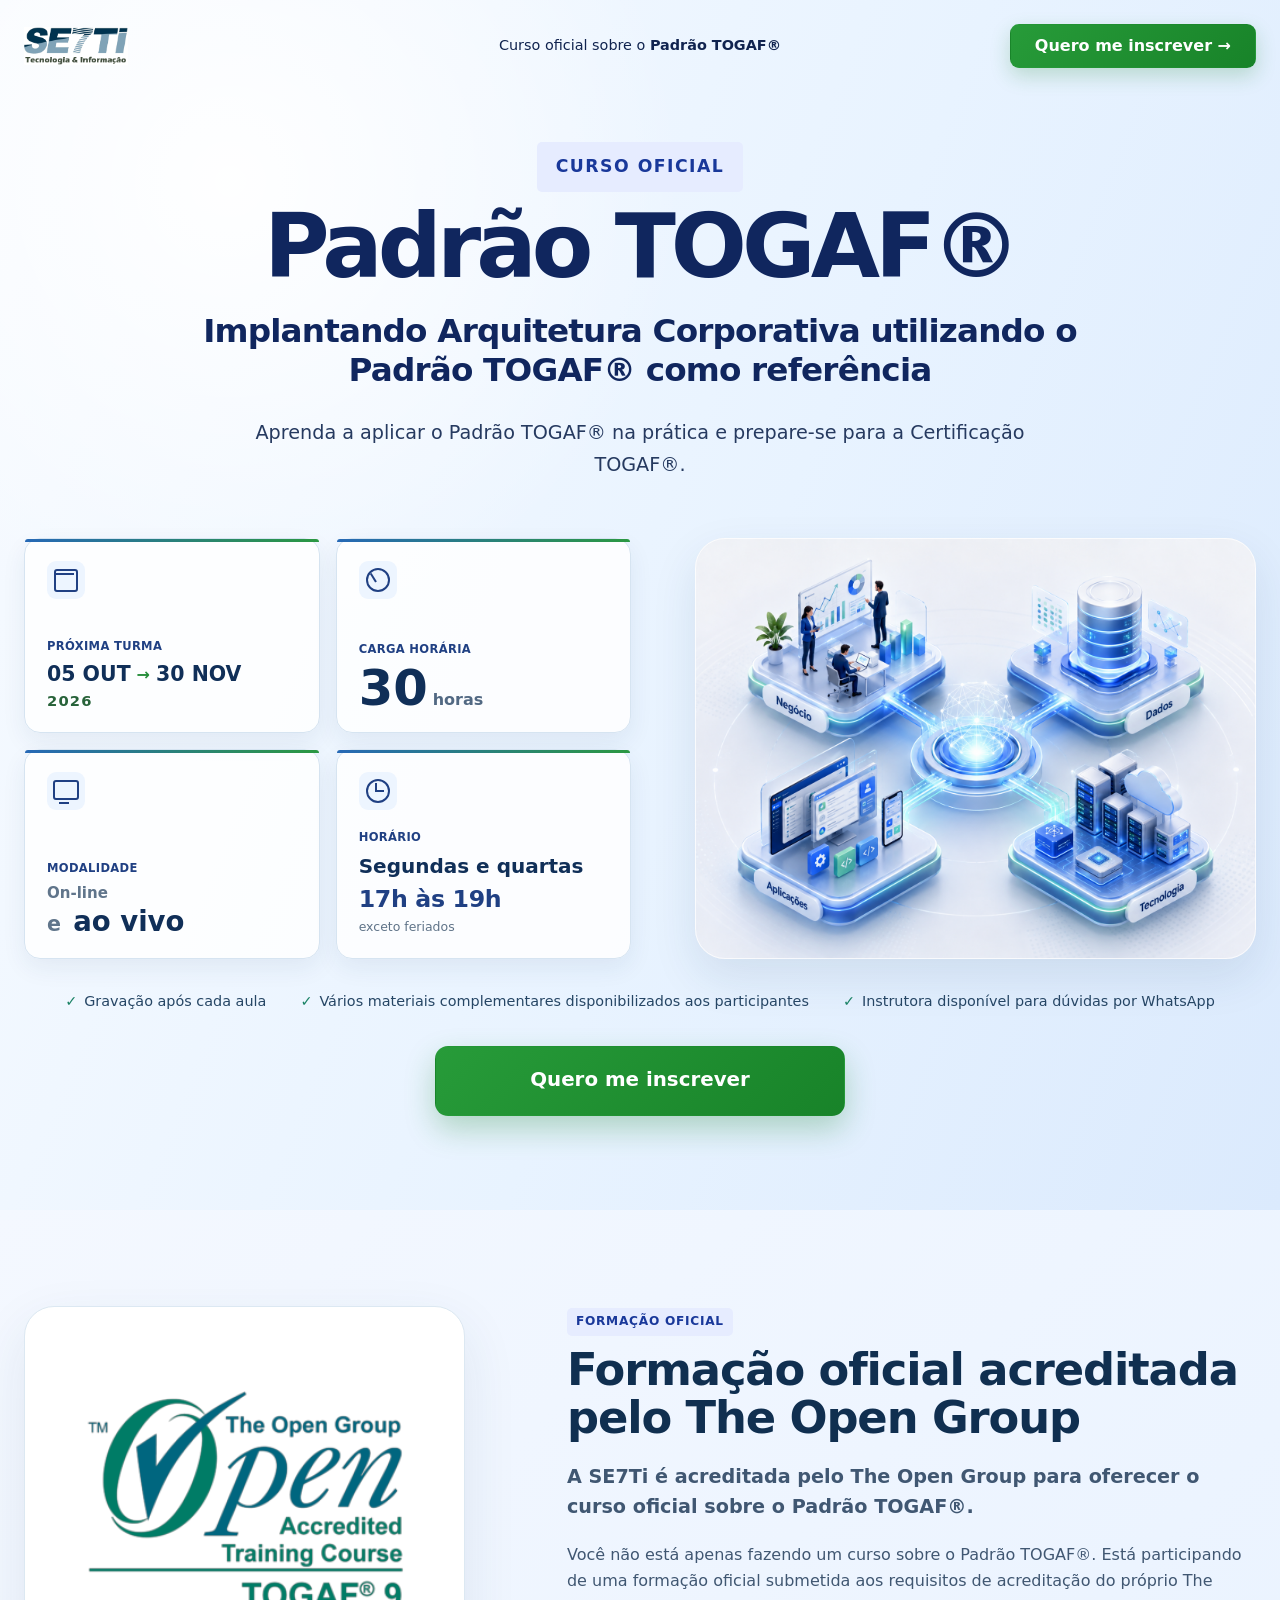
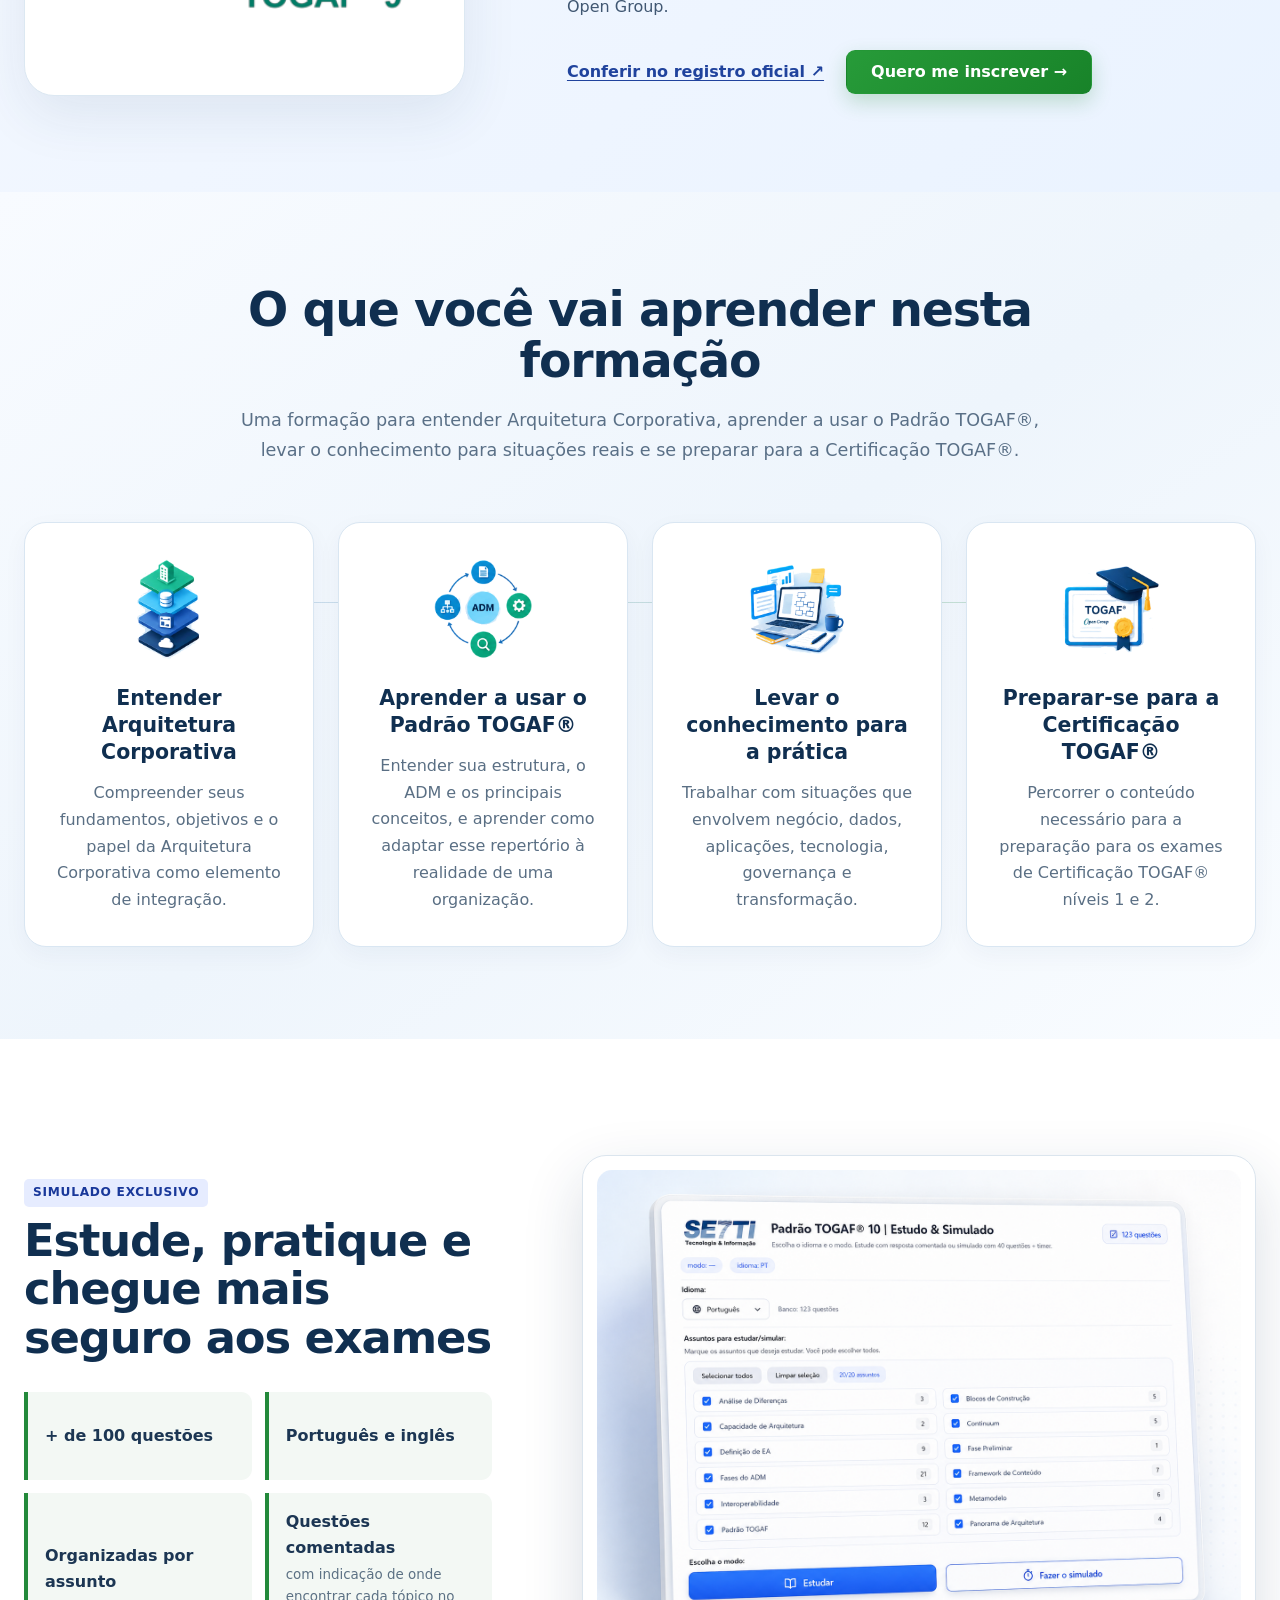
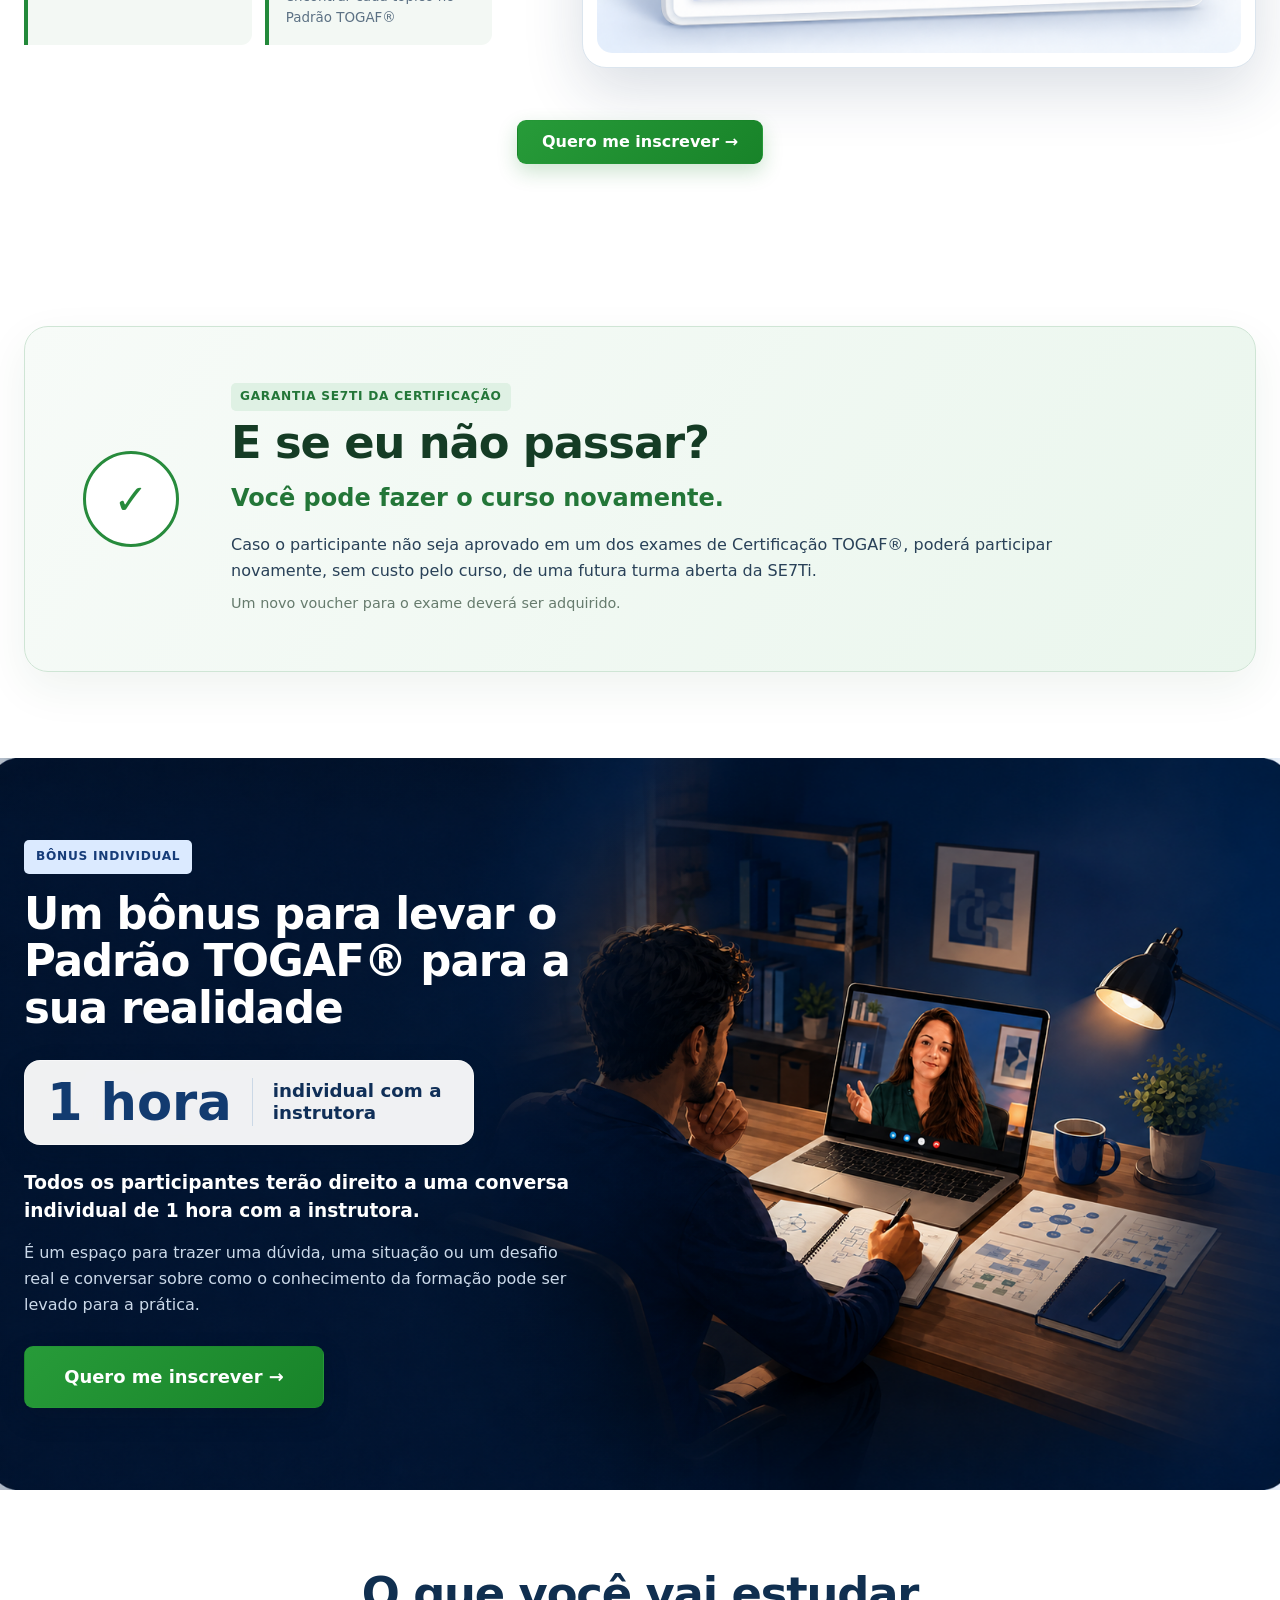
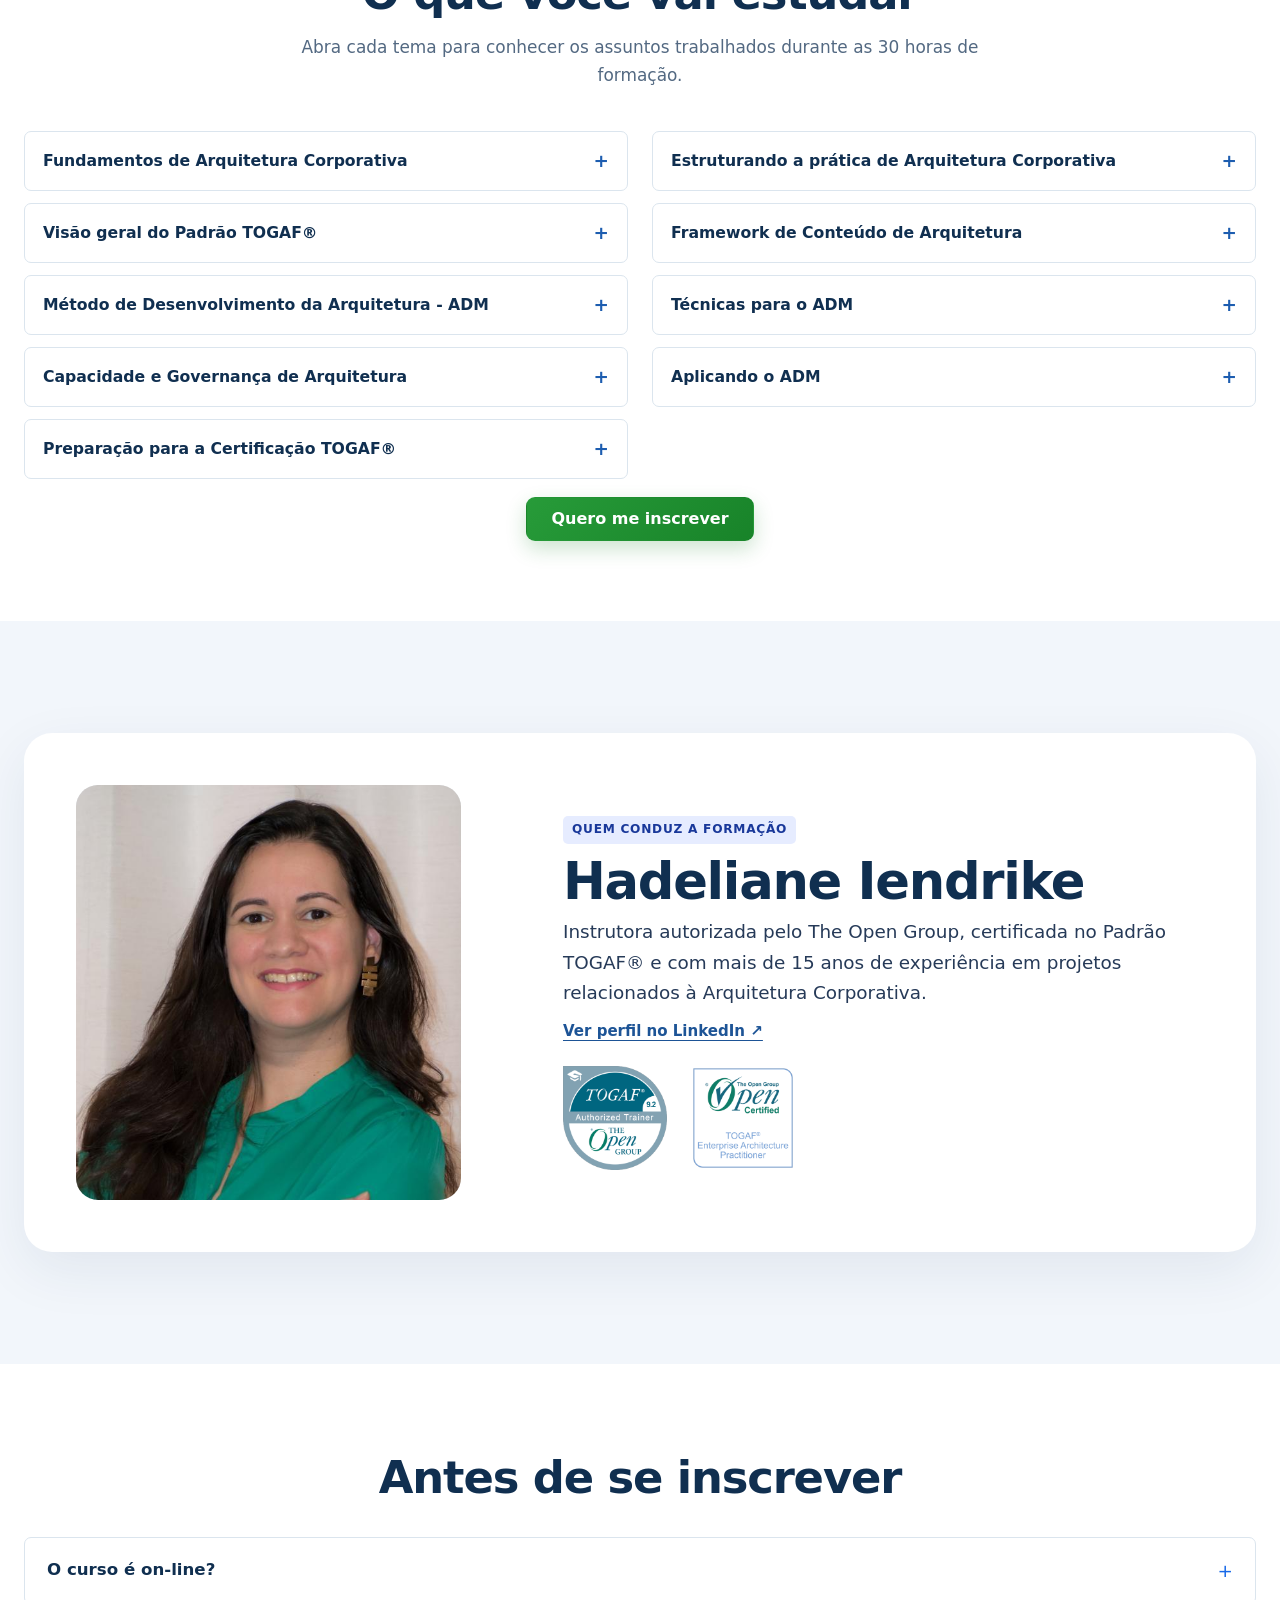
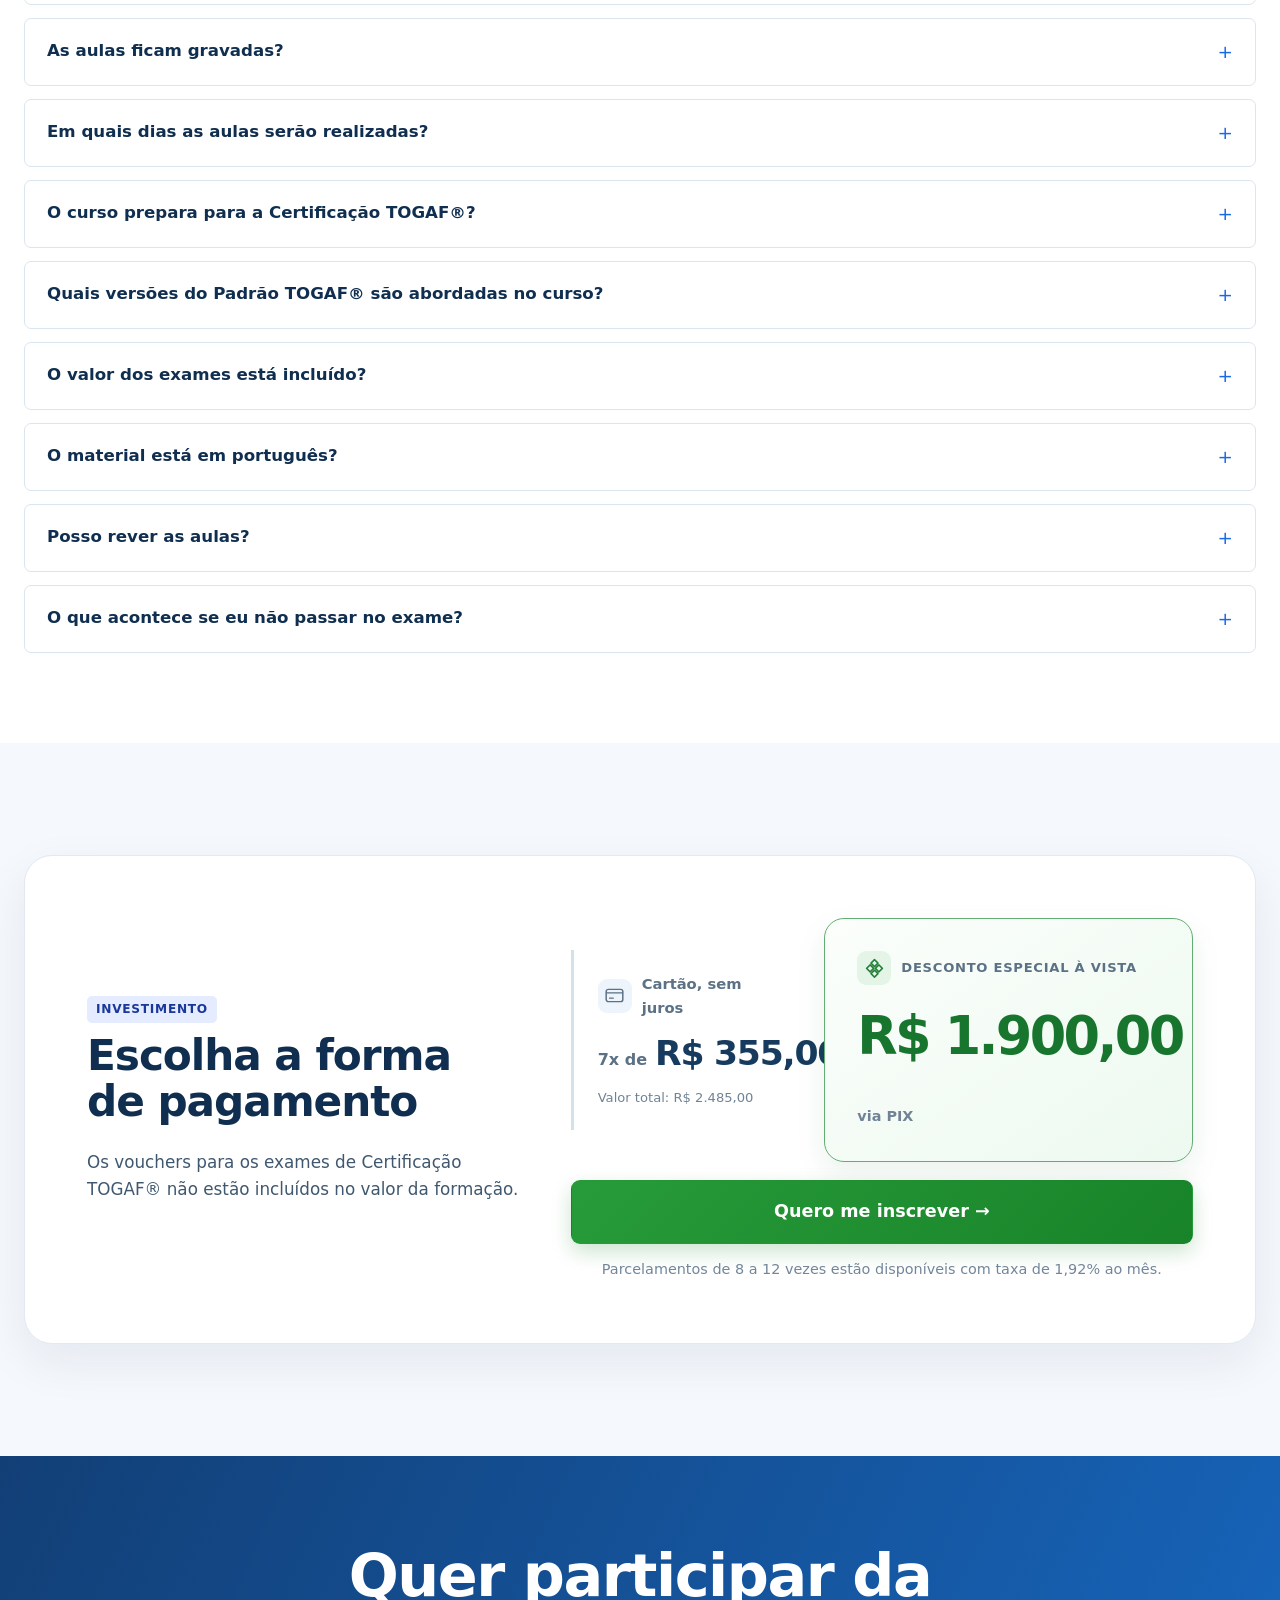
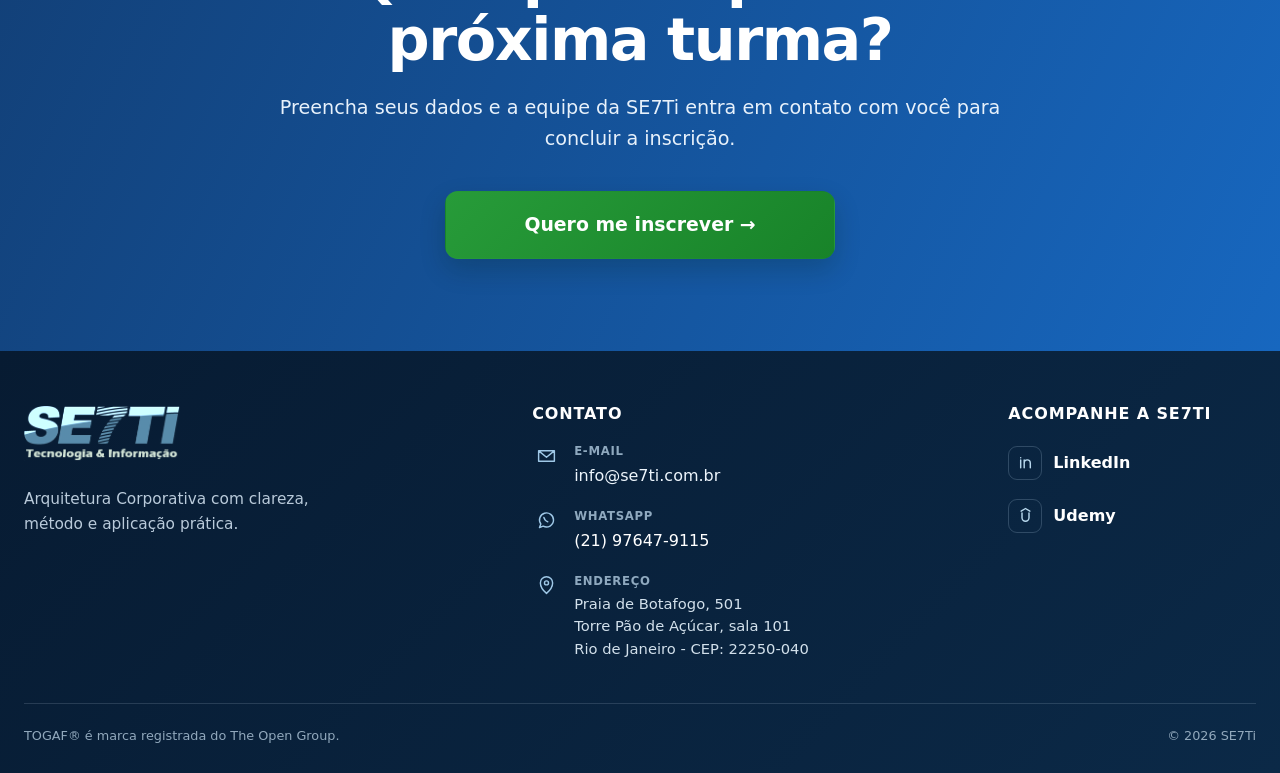
==== folder-curso-togaf/index.html @ dcc99d8b "Inclusão do site do folder do curso e de inscrição" ====
<!doctype html>
<html lang="pt-BR">
<head>
  <meta charset="utf-8">
  <meta name="viewport" content="width=device-width,initial-scale=1">
  <title>Curso Oficial sobre o Padrão TOGAF® | SE7Ti</title>
  <meta name="description" content="Formação oficial e acreditada sobre o Padrão TOGAF®: 30 horas de aulas on-line e ao vivo, aplicação prática e preparação para certificação.">
  <meta property="og:type" content="website">
  <meta property="og:title" content="Curso Oficial sobre o Padrão TOGAF® | SE7Ti">
  <meta property="og:description" content="Aprenda a aplicar o Padrão TOGAF® na prática e prepare-se para a Certificação TOGAF®.">
  <meta property="og:url" content="https://diagnostico.se7ti.com.br/folder-curso-togaf">
  <meta property="og:image" content="https://diagnostico.se7ti.com.br/assets/email/logo-se7ti.png">
  <link rel="stylesheet" href="../css/course.css">
</head>
<body class="course-page">
  <a class="skip-link" href="#conteudo-principal">Ir para o conteúdo</a>
  <header class="site-header course-site-header">
    <div class="container header-inner">
      <a class="brand" href="https://www.se7ti.com.br/" aria-label="SE7Ti - site principal">
        <img src="../assets/email/logo-se7ti.png" width="319" height="150" alt="SE7Ti">
      </a>
      <p class="header-course-name">Curso oficial sobre o <strong>Padrão TOGAF®</strong></p>
      <a class="button primary header-cta" href="../inscricao-curso-togaf/">Quero me inscrever →</a>
    </div>
  </header>

  <main id="conteudo-principal">
    <section class="hero section">
      <div class="container hero-shell">
        <div class="hero-intro">
          <p class="eyebrow">Curso oficial</p>
          <h1><span class="hero-title">Padrão TOGAF®</span><span class="hero-subtitle">Implantando Arquitetura Corporativa utilizando o Padrão TOGAF® como referência</span></h1>
          <p class="hero-lead">Aprenda a aplicar o Padrão TOGAF® na prática e prepare-se para a Certificação TOGAF®.</p>
        </div>
        <div class="hero-main">
          <div class="hero-facts" aria-label="Informações da próxima turma">
            <article class="hero-fact hero-fact-date" aria-label="Próxima turma: 05 de outubro a 30 de novembro de 2026"><span class="hero-fact-icon icon-calendar" aria-hidden="true"></span><div><span class="hero-fact-label">Próxima turma</span><strong class="hero-date" aria-hidden="true"><b>05 OUT</b><i>→</i><b>30 NOV</b></strong><span class="visually-hidden">05 de outubro a 30 de novembro</span><small class="hero-year">2026</small></div></article>
            <article class="hero-fact hero-fact-hours"><span class="hero-fact-icon icon-duration" aria-hidden="true"></span><div><span class="hero-fact-label">Carga horária</span><strong class="hero-hours"><b>30</b><small>horas</small></strong></div></article>
            <article class="hero-fact hero-fact-format"><span class="hero-fact-icon icon-online" aria-hidden="true"></span><div><span class="hero-fact-label">Modalidade</span><strong class="hero-format"><small>On-line</small><b><span>e</span> ao vivo</b></strong></div></article>
            <article class="hero-fact hero-fact-time"><span class="hero-fact-icon icon-clock" aria-hidden="true"></span><div><span class="hero-fact-label">Horário</span><strong class="hero-weekdays">Segundas e quartas</strong><span class="hero-time">17h às 19h</span><small>exceto feriados</small></div></article>
          </div>
          <figure class="hero-media"><img src="../assets/course/arquitetura-corporativa.png" width="1450" height="1086" alt="Representação integrada dos domínios de negócio, dados, aplicações e tecnologia da Arquitetura Corporativa"></figure>
        </div>
        <ul class="hero-extras" aria-label="O que está incluído"><li>Gravação após cada aula</li><li>Vários materiais complementares disponibilizados aos participantes</li><li>Instrutora disponível para dúvidas por WhatsApp</li></ul>
        <div class="hero-actions"><a class="button primary" href="../inscricao-curso-togaf/">Quero me inscrever</a></div>
      </div>
    </section>

    <section class="section accreditation-section" aria-labelledby="accreditation-title">
      <div class="container accreditation-feature">
        <div class="accreditation-badge"><img src="../assets/course/togaf-accreditation-badge.png" width="300" height="211" alt="The Open Group - TOGAF 9 Accredited Training Course"></div>
        <div class="accreditation-copy">
          <p class="eyebrow">Formação oficial</p>
          <h2 id="accreditation-title">Formação oficial acreditada pelo The Open Group</h2>
          <p class="large-copy">A SE7Ti é acreditada pelo The Open Group para oferecer o curso oficial sobre o Padrão TOGAF®.</p>
          <p>Você não está apenas fazendo um curso sobre o Padrão TOGAF®. Está participando de uma formação oficial submetida aos requisitos de acreditação do próprio The Open Group.</p>
          <div class="button-row"><a class="text-link" href="https://training.opengroup.org/atc-register/togaf/v9/" target="_blank" rel="noopener">Conferir no registro oficial ↗</a><a class="button primary" href="../inscricao-curso-togaf/">Quero me inscrever →</a></div>
        </div>
      </div>
    </section>

    <section id="formacao" class="section" aria-labelledby="outcomes-title">
      <div class="container">
        <div class="section-heading outcome-heading">
          <h2 id="outcomes-title">O que você vai aprender nesta formação</h2>
          <p>Uma formação para entender Arquitetura Corporativa, aprender a usar o Padrão TOGAF®, levar o conhecimento para situações reais e se preparar para a Certificação TOGAF®.</p>
        </div>
        <div class="outcome-grid">
          <article class="feature-card"><span class="outcome-illustration" aria-hidden="true"><img src="../assets/course/icons/icon-arquitetura-corporativa.png" alt=""></span><h3>Entender Arquitetura Corporativa</h3><p>Compreender seus fundamentos, objetivos e o papel da Arquitetura Corporativa como elemento de integração.</p></article>
          <article class="feature-card"><span class="outcome-illustration" aria-hidden="true"><img src="../assets/course/icons/icon-padrao-togaf.png" alt=""></span><h3>Aprender a usar o Padrão TOGAF®</h3><p>Entender sua estrutura, o ADM e os principais conceitos, e aprender como adaptar esse repertório à realidade de uma organização.</p></article>
          <article class="feature-card"><span class="outcome-illustration" aria-hidden="true"><img src="../assets/course/icons/icon-pratica.png" alt=""></span><h3>Levar o conhecimento para a prática</h3><p>Trabalhar com situações que envolvem negócio, dados, aplicações, tecnologia, governança e transformação.</p></article>
          <article class="feature-card"><span class="outcome-illustration" aria-hidden="true"><img src="../assets/course/icons/icon-certificacao.png" alt=""></span><h3>Preparar-se para a Certificação TOGAF®</h3><p>Percorrer o conteúdo necessário para a preparação para os exames de Certificação TOGAF® níveis 1 e 2.</p></article>
        </div>
      </div>
    </section>

    <section class="section simulator-section" aria-labelledby="simulator-title">
      <div class="container simulator-feature">
        <div class="simulator-copy">
          <p class="eyebrow">Simulado exclusivo</p>
          <h2 id="simulator-title">Estude, pratique e chegue mais seguro aos exames</h2>
          <ul class="simulator-facts"><li><strong>+ de 100 questões</strong></li><li><strong>Português e inglês</strong></li><li><strong>Organizadas por assunto</strong></li><li><strong>Questões comentadas</strong><span>com indicação de onde encontrar cada tópico no Padrão TOGAF®</span></li></ul>
        </div>
        <div class="simulator-media"><img src="../assets/course/simulado-togaf.png" width="1685" height="1420" alt="Captura real do simulado exclusivo da SE7Ti com questões organizadas por assunto"></div>
      </div>
      <div class="centered-action"><a class="button primary" href="../inscricao-curso-togaf/">Quero me inscrever →</a></div>
    </section>

    <section class="section guarantee-section" aria-labelledby="guarantee-title">
      <div class="container guarantee-card">
        <div class="guarantee-mark" aria-hidden="true">✓</div>
        <div><p class="eyebrow">Garantia SE7Ti da Certificação</p><h2 id="guarantee-title">E se eu não passar?</h2><h3>Você pode fazer o curso novamente.</h3><p>Caso o participante não seja aprovado em um dos exames de Certificação TOGAF®, poderá participar novamente, sem custo pelo curso, de uma futura turma aberta da SE7Ti.</p><p class="fine-print">Um novo voucher para o exame deverá ser adquirido.</p></div>
      </div>
    </section>

    <section class="section bonus-section" aria-labelledby="bonus-title">
      <div class="container">
        <div class="bonus-panel">
          <img class="bonus-background" src="../assets/course/sessao-individual-1h.png" alt="" aria-hidden="true">
          <div class="bonus-content">
          <p class="eyebrow">Bônus individual</p>
          <h2 id="bonus-title">Um bônus para levar o Padrão TOGAF® para a sua realidade</h2>
          <p class="bonus-duration"><strong>1 hora</strong><span>individual com a instrutora</span></p>
          <p class="large-copy">Todos os participantes terão direito a uma conversa individual de 1 hora com a instrutora.</p>
          <p class="bonus-detail">É um espaço para trazer uma dúvida, uma situação ou um desafio real e conversar sobre como o conhecimento da formação pode ser levado para a prática.</p>
          <a class="button primary" href="../inscricao-curso-togaf/">Quero me inscrever →</a>
          </div>
        </div>
      </div>
    </section>

    <section id="conteudo" class="section soft-section curriculum-section" aria-labelledby="curriculum-title">
      <div class="container">
        <div class="section-heading">
          <p class="eyebrow">Conteúdo da formação</p>
          <h2 id="curriculum-title">O que você vai estudar</h2>
          <p>Abra cada tema para conhecer os assuntos trabalhados durante as 30 horas de formação.</p>
        </div>
        <div class="accordion-list curriculum-columns">
          <div class="curriculum-column">
            <details class="curriculum-item curriculum-item-1"><summary>Fundamentos de Arquitetura Corporativa</summary><ul><li>Conceito de Arquitetura e de Arquitetura Corporativa</li><li>Arquitetura Corporativa como elemento integrador</li><li>Quatro domínios arquiteturais</li><li>Quando e como usar Arquitetura Corporativa</li><li>Benefícios e alinhamento com a estratégia</li></ul></details>
            <details class="curriculum-item curriculum-item-3"><summary>Visão geral do Padrão TOGAF®</summary><ul><li>The Open Group e histórico do TOGAF®</li><li>Estrutura e componentes do padrão</li><li>Visão geral do Método de Desenvolvimento da Arquitetura</li><li>Quatro propósitos para uso do ADM</li></ul></details>
            <details class="curriculum-item curriculum-item-5"><summary>Método de Desenvolvimento da Arquitetura - ADM</summary><ul><li>Fase Preliminar</li><li>Fase A - Visão da Arquitetura</li><li>Fase B - Arquitetura de Negócio</li><li>Fase C - Arquitetura de Sistemas de Informação</li><li>Fase D - Arquitetura de Tecnologia</li><li>Fase E - Oportunidades e Soluções</li><li>Fase F - Plano de Migração</li><li>Fase G - Governança da Implementação</li><li>Fase H - Gerenciamento da Mudança da Arquitetura</li><li>Gerenciamento de Requisitos</li><li>Resumo do ADM</li></ul></details>
            <details class="curriculum-item curriculum-item-7"><summary>Capacidade e Governança de Arquitetura</summary><ul><li>Estabelecimento da Capacidade de Arquitetura</li><li>Governança de Arquitetura</li><li>Comitê de Arquitetura</li><li>Contratos de Arquitetura</li><li>Avaliação de Conformidade</li><li>Modelo de maturidade</li></ul></details>
            <details class="curriculum-item curriculum-item-9"><summary>Preparação para a Certificação TOGAF®</summary><ul><li>Estrutura dos exames de certificação</li><li>Como utilizar o material para estudar</li><li>Prática com questões e simulado</li></ul></details>
          </div>
          <div class="curriculum-column">
            <details class="curriculum-item curriculum-item-2"><summary>Estruturando a prática de Arquitetura Corporativa</summary><ul><li>Metamodelo e notação</li><li>Ferramentas, método e pessoas</li><li>Uso de frameworks</li><li>Framework de Habilidades para Arquitetura</li><li>Framework de Zachman e níveis arquiteturais de abstração</li></ul></details>
            <details class="curriculum-item curriculum-item-4"><summary>Framework de Conteúdo de Arquitetura</summary><ul><li>Entregáveis, artefatos e blocos de construção</li><li>Repositório de Arquitetura</li><li>Estrutura e conceitos do metamodelo</li><li>Pontos de vista e visões</li><li>Continuum Corporativo</li></ul></details>
            <details class="curriculum-item curriculum-item-6"><summary>Técnicas para o ADM</summary><ul><li>Iterações e particionamento da Arquitetura</li><li>Princípios Arquiteturais</li><li>Gerenciamento de Partes Interessadas</li><li>Análise de Diferenças</li><li>Técnicas de Planejamento da Migração</li><li>Interoperabilidade</li><li>Avaliação de Prontidão para a Transformação do Negócio</li><li>Gerenciamento de Riscos</li><li>Alternativas Arquiteturais e trade-offs</li></ul></details>
            <details class="curriculum-item curriculum-item-8"><summary>Aplicando o ADM</summary><ul><li>Arquitetura de Segurança</li><li>Empresa Digital</li><li>Arquitetura e desenvolvimento ágil</li></ul></details>
          </div>
        </div>
        <div class="centered-action"><a class="button primary" href="../inscricao-curso-togaf/">Quero me inscrever</a></div>
      </div>
    </section>

    <section class="section instructor-section" aria-labelledby="instructor-title">
      <div class="container instructor-grid instructor-card">
        <div class="instructor-photo"><img src="../assets/course/instrutora-hadeliane.jpg" width="621" height="650" alt="Hadeliane Iendrike, instrutora da formação"></div>
        <div>
          <p class="eyebrow">Quem conduz a formação</p>
          <h2 id="instructor-title">Hadeliane Iendrike</h2>
          <p class="large-copy">Instrutora autorizada pelo The Open Group, certificada no Padrão TOGAF® e com mais de 15 anos de experiência em projetos relacionados à Arquitetura Corporativa.</p>
          <a class="instructor-profile-link" href="https://www.linkedin.com/in/hadeliane/" target="_blank" rel="noopener noreferrer">Ver perfil no LinkedIn ↗</a>
          <div class="credential-row" aria-label="Credenciais da instrutora">
            <img src="../assets/course/togaf-authorized-trainer-badge.png" width="324" height="324" alt="The Open Group - TOGAF 9.2 Authorized Trainer">
            <a class="credential-link" href="https://bit.ly/opengroup-cert" target="_blank" rel="noopener noreferrer" aria-label="Ver certificação TOGAF® de Hadeliane Iendrike"><img src="../assets/course/togaf-certified-practitioner-badge.png" width="324" height="324" alt="The Open Group Certified - TOGAF Enterprise Architecture Practitioner"></a>
          </div>
        </div>
      </div>
    </section>

    <section class="section faq-section" aria-labelledby="faq-title">
      <div class="container narrow">
        <div class="section-heading"><p class="eyebrow">Perguntas frequentes</p><h2 id="faq-title">Antes de se inscrever</h2></div>
        <div class="accordion-list faq-list">
          <details><summary>O curso é on-line?</summary><p>Sim. As aulas são on-line e ao vivo.</p></details>
          <details><summary>As aulas ficam gravadas?</summary><p>Sim. A gravação é disponibilizada após cada aula.</p></details>
          <details><summary>Em quais dias as aulas serão realizadas?</summary><div class="faq-answer"><p>As aulas desta turma serão realizadas às segundas e quartas-feiras, exceto feriados, nas seguintes datas:</p><p><strong>Outubro:</strong><br>05, 07, 14, 19, 21, 26 e 28</p><p><strong>Novembro:</strong><br>04, 09, 11, 16, 18, 23, 25 e 30</p></div></details>
          <details><summary>O curso prepara para a Certificação TOGAF®?</summary><p>Sim. A formação contempla o conteúdo necessário para a preparação para os exames previstos no programa do curso.</p></details>
          <details><summary>Quais versões do Padrão TOGAF® são abordadas no curso?</summary><p>O conteúdo do curso contempla os conceitos das versões 9 e 10 do Padrão TOGAF®. O rodapé dos slides indica se cada conteúdo corresponde ao TOGAF® 9, ao TOGAF® 10 ou a ambas as versões.</p></details>
          <details><summary>O valor dos exames está incluído?</summary><p>Não. Os vouchers dos exames são adquiridos separadamente.</p></details>
          <details><summary>O material está em português?</summary><p>Sim. O material produzido pela SE7Ti é disponibilizado em português.</p></details>
          <details><summary>Posso rever as aulas?</summary><p>Sim. A gravação é disponibilizada após cada aula. As orientações de acesso são compartilhadas com os participantes.</p></details>
          <details><summary>O que acontece se eu não passar no exame?</summary><p>Você poderá participar novamente, sem custo pelo curso, de uma futura turma aberta da SE7Ti. Um novo voucher para o exame deverá ser adquirido.</p></details>
        </div>
      </div>
    </section>

    <section id="investimento" class="section pricing-section" aria-labelledby="pricing-title">
      <div class="container pricing-card">
        <div class="pricing-copy">
          <p class="eyebrow">Investimento</p>
          <h2 id="pricing-title">Escolha a forma de pagamento</h2>
          <p class="pricing-description">Os vouchers para os exames de Certificação TOGAF® não estão incluídos no valor da formação.</p>
        </div>
        <div class="price-options">
          <div class="payment-card payment-card-installments">
            <div class="payment-card-label"><span class="payment-icon" aria-hidden="true"><svg viewBox="0 0 24 24" focusable="false"><rect x="2.5" y="5" width="19" height="14" rx="2.5"></rect><path d="M3 9h18M6.5 15h4"></path></svg></span><span>Cartão, sem juros</span></div>
            <p class="price-value installment-price"><span>7x de</span><strong>R$ 355,00</strong></p>
            <small>Valor total: R$ 2.485,00</small>
          </div>
          <div class="payment-card featured-price">
            <div class="payment-card-label"><span class="payment-icon" aria-hidden="true"><svg viewBox="0 0 24 24" focusable="false"><path d="m12 3 4 4-4 4-4-4 4-4Zm-5 6 4 4-4 4-4-4 4-4Zm10 0 4 4-4 4-4-4 4-4Zm-5 6 4 4-4 4-4-4 4-4Z"></path></svg></span><span>Desconto especial à vista</span></div>
            <p class="price-value"><strong>R$ 1.900,00</strong></p>
            <small>via PIX</small>
          </div>
          <a class="button primary large" href="../inscricao-curso-togaf/">Quero me inscrever →</a>
        </div>
        <p class="fine-print pricing-note">Parcelamentos de 8 a 12 vezes estão disponíveis com taxa de 1,92% ao mês.</p>
      </div>
    </section>

    <section class="section final-cta" aria-labelledby="final-cta-title">
      <div class="container final-cta-card"><div><p class="eyebrow">Próxima turma</p><h2 id="final-cta-title">Quer participar da próxima turma?</h2><p>Preencha seus dados e a equipe da SE7Ti entra em contato com você para concluir a inscrição.</p></div><a class="button light large" href="../inscricao-curso-togaf/">Quero me inscrever →</a></div>
    </section>
  </main>

  <footer class="site-footer">
    <div class="container footer-main">
      <div class="footer-brand">
        <a class="footer-logo-link" href="https://www.se7ti.com.br/" target="_blank" rel="noopener noreferrer" aria-label="SE7Ti - site oficial"><img src="../assets/email/logo-se7ti.png" width="319" height="150" alt="SE7Ti"></a>
        <p>Arquitetura Corporativa com clareza, método e aplicação prática.</p>
      </div>
      <section class="footer-contact" aria-labelledby="footer-contact-title">
        <h2 id="footer-contact-title">Contato</h2>
        <ul class="footer-contact-list">
          <li><span class="footer-icon" aria-hidden="true"><svg viewBox="0 0 24 24" focusable="false"><path d="M3 6.5h18v12H3zM3.5 7l8.5 7 8.5-7"></path></svg></span><div><span class="footer-label">E-mail</span><span>info@se7ti.com.br</span></div></li>
          <li><span class="footer-icon" aria-hidden="true"><svg viewBox="0 0 24 24" focusable="false"><path d="M20 11.5a8 8 0 0 1-11.8 7L4 20l1.5-4A8 8 0 1 1 20 11.5Z"></path><path d="M9 8.5c.5 2.5 2 4 4.5 5"></path></svg></span><div><span class="footer-label">WhatsApp</span><a href="https://wa.me/5521976479115" target="_blank" rel="noopener noreferrer">(21) 97647-9115</a></div></li>
          <li><span class="footer-icon" aria-hidden="true"><svg viewBox="0 0 24 24" focusable="false"><path d="M12 21s7-6.1 7-12a7 7 0 1 0-14 0c0 5.9 7 12 7 12Z"></path><circle cx="12" cy="9" r="2.3"></circle></svg></span><div><span class="footer-label">Endereço</span><address>Praia de Botafogo, 501<br>Torre Pão de Açúcar, sala 101<br>Rio de Janeiro - CEP: 22250-040</address></div></li>
        </ul>
      </section>
      <section class="footer-social" aria-labelledby="footer-social-title">
        <h2 id="footer-social-title">Acompanhe a SE7Ti</h2>
        <div class="footer-social-links">
          <a href="https://www.linkedin.com/company/1201579/admin/dashboard/" target="_blank" rel="noopener noreferrer" aria-label="SE7Ti no LinkedIn"><span class="footer-social-icon" aria-hidden="true"><svg viewBox="0 0 24 24" focusable="false"><path d="M6.5 9v9M6.5 6.5v.1M10.5 18v-5.2c0-2.2 1.4-3.8 3.5-3.8 2.2 0 3.5 1.5 3.5 3.8V18M10.5 9v9"></path></svg></span><span>LinkedIn</span></a>
          <a href="https://www.udemy.com/user/se7ti-tecnologia-e-inovacao/" target="_blank" rel="noopener noreferrer" aria-label="SE7Ti na Udemy"><span class="footer-social-icon" aria-hidden="true"><svg viewBox="0 0 24 24" focusable="false"><path d="m7 7 5-3 5 3M8 9v5.5a4 4 0 0 0 8 0V9"></path></svg></span><span>Udemy</span></a>
        </div>
      </section>
    </div>
    <div class="container footer-bottom"><span>TOGAF® é marca registrada do The Open Group.</span><span>© 2026 SE7Ti</span></div>
  </footer>
</body>
</html>
---- css/course.css ----
:root{--navy:#102f50;--navy-2:#173e64;--blue:#1769e8;--blue-dark:#0d52bd;--green:#198264;--ink:#243b50;--muted:#5b7185;--line:#dbe5ee;--soft:#f3f7fb;--soft-blue:#edf5ff;--white:#fff;--danger:#b42318;--shadow:0 22px 60px rgba(23,52,85,.1);--radius:24px;font-family:Inter,ui-sans-serif,system-ui,-apple-system,"Segoe UI",sans-serif;color:var(--ink);background:#f7f9fc;scroll-behavior:smooth}
*{box-sizing:border-box}body{margin:0;background:#f7f9fc;color:var(--ink);font-size:16px;line-height:1.65}img{display:block;max-width:100%;height:auto}a{color:inherit}button,input{font:inherit}.container{width:min(1160px,calc(100% - 32px));margin-inline:auto}.container.narrow{width:min(840px,calc(100% - 32px))}.section{padding:clamp(68px,8vw,112px) 0}.section.compact{padding:34px 0}.soft-section{background:#eef4f9}.skip-link{position:fixed;z-index:1000;top:10px;left:10px;transform:translateY(-150%);padding:11px 16px;border-radius:8px;background:var(--navy);color:#fff}.skip-link:focus{transform:none}.site-header{position:sticky;z-index:50;top:0;border-bottom:1px solid rgba(219,229,238,.9);background:rgba(255,255,255,.94);backdrop-filter:blur(14px)}.header-inner{display:flex;align-items:center;justify-content:space-between;gap:28px;min-height:82px}.brand img{width:118px}.site-nav{display:flex;align-items:center;justify-content:flex-end;gap:clamp(14px,2.5vw,28px);font-size:.91rem;font-weight:650}.site-nav a{text-decoration:none;color:#3e566c}.site-nav a:hover{color:var(--blue)}.site-nav .nav-external{padding:9px 13px;border:1px solid var(--line);border-radius:10px;color:var(--navy)}
.eyebrow{margin:0 0 13px;color:var(--blue);font-size:.76rem;font-weight:850;letter-spacing:.15em;text-transform:uppercase}.hero{overflow:hidden;padding-top:clamp(56px,7vw,94px);background:radial-gradient(circle at 85% 8%,#dfeeff 0,transparent 34%),linear-gradient(145deg,#f9fbfd,#edf4fb)}.hero-grid,.split-grid{display:grid;gap:clamp(34px,6vw,74px)}.hero-copy h1,.enrollment-copy h1{max-width:780px;margin:0;color:var(--navy);font-size:clamp(2.35rem,5.2vw,4.65rem);line-height:1.02;letter-spacing:-.045em}.hero-lead{max-width:760px;margin:24px 0 0;color:#4a647b;font-size:clamp(1.08rem,2vw,1.3rem);line-height:1.65}.hero-facts{display:grid;gap:10px;margin:32px 0 22px}.hero-facts p{display:grid;grid-template-columns:130px 1fr;gap:14px;margin:0;padding:11px 0;border-bottom:1px solid rgba(176,197,216,.55)}.hero-facts span{color:var(--muted);font-size:.82rem;font-weight:750;text-transform:uppercase;letter-spacing:.06em}.hero-facts strong{color:var(--navy);font-weight:760}.hero-extras{display:flex;flex-wrap:wrap;gap:9px 18px;margin:0;padding:0;list-style:none;color:#526b81;font-size:.93rem}.hero-extras li::before{content:"✓";margin-right:7px;color:var(--green);font-weight:900}.button-row{display:flex;align-items:center;flex-wrap:wrap;gap:13px;margin-top:30px}.button{display:inline-flex;min-height:49px;align-items:center;justify-content:center;padding:12px 20px;border:1px solid transparent;border-radius:12px;font-weight:780;line-height:1.25;text-align:center;text-decoration:none;cursor:pointer;transition:transform .15s,background-color .15s,border-color .15s,box-shadow .15s}.button:hover{transform:translateY(-1px)}.button.primary{background:var(--blue);color:#fff;box-shadow:0 8px 20px rgba(23,105,232,.2)}.button.primary:hover{background:var(--blue-dark)}.button.secondary{border-color:var(--line);background:#fff;color:var(--navy)}.button.light{background:#fff;color:var(--navy)}.button.large{min-height:54px;padding:14px 24px}.button.full{width:100%}.text-link{color:var(--blue);font-weight:750;text-underline-offset:3px}.media-placeholder{display:grid;min-height:360px;place-content:center;padding:32px;border:1px dashed #89afd3;border-radius:30px;background:linear-gradient(145deg,rgba(255,255,255,.88),rgba(225,239,251,.9));color:var(--navy);text-align:center;box-shadow:var(--shadow);aspect-ratio:4/3}.media-placeholder::before{content:"";display:block;width:74px;height:74px;margin:0 auto 18px;border:10px solid rgba(23,105,232,.12);border-radius:22px;transform:rotate(12deg)}.media-placeholder span{font-size:1.05rem;font-weight:780}.media-placeholder small{margin-top:5px;color:var(--muted)}
.accreditation{position:relative;margin-top:-20px}.accreditation-card{display:grid;align-items:center;gap:36px;padding:clamp(28px,5vw,52px);border:1px solid #d2e3ef;border-radius:30px;background:#fff;box-shadow:var(--shadow)}.accreditation-badge{display:grid;place-items:center;padding:24px;border-radius:22px;background:#eef8f7}.accreditation-badge img{width:min(280px,100%)}h2{margin:0;color:var(--navy);font-size:clamp(2rem,4vw,3.2rem);line-height:1.1;letter-spacing:-.035em}h3{color:var(--navy)}.accreditation-card p:not(.eyebrow){max-width:740px;color:#4c657a}.section-heading{max-width:790px;margin:0 auto 38px;text-align:center}.section-heading.left{margin:0;text-align:left}.section-heading p:not(.eyebrow){color:var(--muted);font-size:1.06rem}.outcome-grid{display:grid;gap:16px}.feature-card{position:relative;overflow:hidden;padding:26px;border:1px solid var(--line);border-radius:20px;background:#fff;box-shadow:0 9px 30px rgba(25,55,88,.055)}.feature-card .card-number{display:block;margin-bottom:24px;color:#94b8dd;font-size:1.8rem;font-weight:850}.feature-card h3{margin:0 0 10px;font-size:1.17rem;line-height:1.35}.feature-card p{margin:0;color:var(--muted)}.experience-grid{display:grid;align-items:center;gap:48px}.experience-cloud{display:flex;flex-wrap:wrap;align-content:center;gap:12px}.experience-cloud span{padding:14px 17px;border:1px solid #d6e3ed;border-radius:999px;background:#fff;color:#294c6d;font-weight:680;box-shadow:0 6px 18px rgba(25,55,88,.045)}.experience-cloud span:nth-child(2n){background:#e8f4ff}.experience-cloud span:nth-child(3n){background:#eaf8f3}.large-copy{color:#36566f;font-size:1.18rem;line-height:1.65}.simulator-media{overflow:hidden;padding:12px;border:1px solid var(--line);border-radius:26px;background:#fff;box-shadow:var(--shadow)}.simulator-media img{width:100%;border-radius:18px}.align-center{align-items:center}.simulator-section .button,.bonus-section .button{margin-top:14px}.guarantee-card{display:grid;align-items:center;gap:26px;padding:clamp(28px,5vw,48px);border-radius:28px;background:var(--navy);color:#eaf2f8;box-shadow:var(--shadow)}.guarantee-card h2,.guarantee-card h3{color:#fff}.guarantee-card h2{font-size:clamp(2rem,4vw,3rem)}.guarantee-card h3{margin:8px 0 13px;font-size:1.35rem}.guarantee-card p{margin:8px 0}.guarantee-mark{display:grid;width:86px;height:86px;place-items:center;border:1px solid rgba(255,255,255,.22);border-radius:50%;background:rgba(255,255,255,.08);font-size:3.2rem}.fine-print{color:#72869a;font-size:.9rem}.guarantee-card .fine-print{color:#b7c7d5}.bonus-section{background:#fbfcfe}.accordion-list{display:grid;gap:11px}.accordion-list details{overflow:hidden;border:1px solid var(--line);border-radius:15px;background:#fff}.accordion-list summary{display:flex;align-items:center;justify-content:space-between;gap:16px;padding:18px 20px;color:var(--navy);font-weight:780;cursor:pointer;list-style:none}.accordion-list summary::-webkit-details-marker{display:none}.accordion-list summary::after{content:"+";flex:0 0 auto;color:var(--blue);font-size:1.45rem;font-weight:500}.accordion-list details[open] summary::after{content:"−"}.accordion-list ul,.accordion-list details>p{margin:0;padding:0 24px 22px 43px;color:var(--muted)}.accordion-list li+li{margin-top:6px}.centered-action{margin-top:32px;text-align:center}.instructor-grid{display:grid;align-items:center;gap:clamp(34px,6vw,74px)}.instructor-photo{overflow:hidden;border-radius:28px;background:#e8f0f5;box-shadow:var(--shadow)}.instructor-photo img{width:100%;aspect-ratio:1/1.05;object-fit:cover;object-position:center top}.credential-row{display:flex;align-items:center;gap:18px;margin-top:28px}.credential-row img{width:112px;height:112px;object-fit:contain}.pricing-card{display:grid;gap:42px;padding:clamp(30px,5vw,58px);border-radius:30px;background:#fff;box-shadow:var(--shadow)}.price-options{display:grid;gap:13px}.price-options>div{display:grid;gap:5px;padding:22px;border:1px solid var(--line);border-radius:18px}.price-options span,.price-options small{color:var(--muted)}.price-options strong{color:var(--navy);font-size:clamp(1.65rem,3vw,2.2rem)}.price-options .featured-price{border-color:#9cc1eb;background:#edf5ff}.faq-list details>p{padding-left:20px}.faq-answer{padding:0 24px 22px 20px;color:var(--muted)}.faq-answer p{margin:0}.faq-answer p+p{margin-top:14px}.final-cta{padding-top:20px}.final-cta-card{display:flex;align-items:center;justify-content:space-between;gap:30px;padding:clamp(30px,5vw,54px);border-radius:30px;background:linear-gradient(135deg,#0f365b,#1769e8);color:#fff;box-shadow:var(--shadow)}.final-cta-card h2,.final-cta-card .eyebrow{color:#fff}.final-cta-card p:not(.eyebrow){margin-bottom:0;color:#dceaf8;font-size:1.08rem}.site-footer{margin-top:70px;padding:48px 0 24px;border-top:1px solid var(--line);background:#edf3f8}.footer-grid{display:flex;align-items:flex-start;justify-content:space-between;gap:36px}.footer-grid img{width:120px}.footer-grid p{max-width:380px;color:var(--muted)}.footer-grid nav{display:flex;flex-wrap:wrap;gap:20px}.footer-grid a{color:#355570;font-weight:650}.footer-bottom{display:flex;justify-content:space-between;gap:20px;margin-top:34px;padding-top:20px;border-top:1px solid #d5e0e9;color:#718496;font-size:.82rem}
.enrollment-page{background:radial-gradient(circle at 12% 10%,#e3f0ff,transparent 35%),#f6f9fc}.enrollment-main{min-height:calc(100vh - 310px)}.enrollment-grid{display:grid;gap:clamp(36px,7vw,86px);align-items:start}.enrollment-copy{padding-top:22px}.enrollment-copy h1{font-size:clamp(2.5rem,5vw,4.3rem)}.class-summary{margin-top:28px;padding:17px 19px;border-left:4px solid var(--blue);border-radius:0 12px 12px 0;background:#fff;color:#31546f;font-weight:720}.class-summary span{margin-inline:6px;color:#9db0c1}.enrollment-note{margin-top:26px;color:#526b80}.enrollment-note p{margin:5px 0}.form-card{padding:clamp(24px,4vw,38px);border:1px solid var(--line);border-radius:26px;background:#fff;box-shadow:var(--shadow)}.field{margin-bottom:19px}.field label{display:block;margin-bottom:7px;color:var(--navy);font-weight:760}.optional{color:#8192a1;font-size:.82rem;font-weight:600}.field input{width:100%;min-height:50px;padding:12px 14px;border:1.5px solid #ccd8e4;border-radius:11px;background:#fff;color:var(--ink);outline:0}.field input:hover{border-color:#9eb5ca}.field input:focus{border-color:var(--blue);box-shadow:0 0 0 3px rgba(23,105,232,.12)}.field input[aria-invalid="true"]{border-color:var(--danger)}.field-error{min-height:1.25em;margin:5px 0 0;color:var(--danger);font-size:.83rem;font-weight:650}.honeypot{position:absolute!important;left:-10000px!important;width:1px!important;height:1px!important;overflow:hidden!important}.consent-copy{margin:5px 0 18px;color:#687d90;font-size:.85rem}.consent-copy a{color:var(--blue)}.form-message{min-height:1.5em;margin:0 0 10px;font-size:.9rem;font-weight:700}.form-message.error{color:var(--danger)}.success-state{text-align:center}.success-state[hidden]{display:none}.success-state h2{font-size:2rem}.success-state p{color:var(--muted)}.success-icon{display:grid;width:66px;height:66px;margin:0 auto 20px;place-items:center;border-radius:50%;background:#e6f7f0;color:var(--green);font-size:2rem;font-weight:900}.success-state .button{margin-top:12px}.button:disabled{opacity:.6;cursor:wait;transform:none}
:focus-visible{outline:3px solid #8db7ee;outline-offset:3px}@media(min-width:760px){.hero-grid{grid-template-columns:minmax(0,1.2fr) minmax(340px,.8fr)}.accreditation-card{grid-template-columns:280px minmax(0,1fr)}.outcome-grid{grid-template-columns:repeat(2,1fr)}.experience-grid,.split-grid{grid-template-columns:repeat(2,minmax(0,1fr))}.guarantee-card{grid-template-columns:100px minmax(0,1fr)}.instructor-grid{grid-template-columns:minmax(280px,.78fr) minmax(0,1.22fr)}.pricing-card{grid-template-columns:1.15fr .85fr}.enrollment-grid{grid-template-columns:minmax(0,1fr) minmax(380px,.82fr)}}@media(min-width:1040px){.outcome-grid{grid-template-columns:repeat(4,1fr)}}
@media(max-width:900px){.site-header{position:static}.header-inner{align-items:flex-start;flex-direction:column;padding:17px 0}.site-nav{width:100%;justify-content:flex-start;overflow-x:auto;padding-bottom:3px;white-space:nowrap}.site-nav a{flex:0 0 auto}.hero{padding-top:52px}}
@media(max-width:759px){.section{padding:64px 0}.section.compact{padding:24px 0}.hero-grid,.split-grid{gap:38px}.hero-copy h1{font-size:clamp(2.25rem,11vw,3.4rem)}.hero-facts p{grid-template-columns:1fr;gap:3px}.media-placeholder{min-height:290px}.accreditation{margin-top:0}.accreditation-card,.pricing-card{border-radius:22px}.accreditation-badge{padding:18px}.outcome-grid{grid-template-columns:1fr}.experience-grid{gap:34px}.simulator-media{padding:7px;border-radius:20px}.guarantee-card{border-radius:22px}.guarantee-mark{width:70px;height:70px}.credential-row img{width:92px;height:92px}.final-cta-card,.footer-grid,.footer-bottom{align-items:stretch;flex-direction:column}.final-cta-card .button{width:100%}.site-footer{margin-top:40px}.enrollment-copy{padding-top:0}}
@media(max-width:480px){.container,.container.narrow{width:min(100% - 22px,1160px)}.header-inner{padding-inline:5px}.brand img{width:104px}.site-nav{gap:16px}.hero{padding-top:42px}.hero-copy h1{font-size:2.35rem}.hero-lead{font-size:1.05rem}.button-row{align-items:stretch;flex-direction:column}.button-row .button{width:100%}.media-placeholder{min-height:250px;padding:22px}.media-placeholder small{font-size:.75rem}.section-heading{text-align:left}.feature-card{padding:22px}.experience-cloud span{width:100%;border-radius:14px}.accordion-list summary{padding:16px}.accordion-list ul{padding-left:36px}.instructor-photo{border-radius:20px}.credential-row{gap:10px}.credential-row img{width:82px;height:82px}.pricing-card{padding:24px 18px}.final-cta-card{padding:28px 22px}.footer-grid nav{align-items:flex-start;flex-direction:column;gap:10px}.enrollment-page .section{padding-top:44px}.enrollment-copy h1{font-size:2.55rem}.class-summary span{display:inline;padding-inline:3px}.form-card{padding:23px 18px;border-radius:20px}}
@media(prefers-reduced-motion:reduce){*{scroll-behavior:auto!important;transition:none!important}}

/* Folder do curso: composição inspirada no material visual de referência. */
.course-page{background:#fff;color:#10234f;font-size:15px;line-height:1.48}.course-page .container{width:min(1280px,calc(100% - 48px))}.course-page .site-header{position:absolute;inset:0 0 auto;border:0;background:transparent;backdrop-filter:none}.course-page .header-inner{display:grid;grid-template-columns:1fr auto 1fr;min-height:92px}.course-page .brand img{width:104px}.header-course-name{margin:0;color:#10234f;font-size:.9rem;text-align:center}.course-page .header-cta{justify-self:end}.course-page .button{min-height:44px;border-radius:9px;padding:10px 24px}.course-page .button.primary{background:linear-gradient(135deg,#279b39,#188329);box-shadow:0 8px 20px rgba(26,133,43,.22)}.course-page .button.primary:hover{background:#147323}.course-page .button.light{background:#fff;color:#167b28}.course-page .section{padding:52px 0}.course-page .eyebrow{display:inline-flex;margin:0 0 10px;padding:4px 9px;border-radius:5px;background:#e6ecff;color:#19389a;font-size:.76rem;letter-spacing:.06em}.course-page h2{font-size:clamp(1.75rem,3vw,2.35rem);letter-spacing:-.025em}.course-page .section-heading{margin-bottom:26px}.course-page .section-heading .eyebrow{display:none}
.course-page .hero{min-height:720px;padding:126px 0 62px;background:radial-gradient(circle at 18% 15%,rgba(255,255,255,.95),transparent 31%),linear-gradient(112deg,#f8fbff 0%,#e8f3ff 56%,#dbeafd 100%)}.course-page .hero-grid{grid-template-columns:minmax(0,1.08fr) minmax(420px,.92fr);align-items:center;gap:46px}.course-page .hero-copy h1{max-width:720px;line-height:1}.course-page .hero-title{display:block;color:#10265e;font-size:clamp(3.4rem,5.4vw,5.5rem);letter-spacing:-.055em}.course-page .hero-subtitle{display:block;max-width:680px;margin-top:10px;color:#10265e;font-size:clamp(1.35rem,2vw,2rem);line-height:1.18;letter-spacing:-.025em}.course-page .hero-lead{max-width:650px;margin-top:24px;color:#263a60;font-size:1.08rem;line-height:1.52}.course-page .hero-facts{grid-template-columns:repeat(4,1fr);gap:0;margin:30px 0 18px;border-block:1px solid rgba(34,72,137,.15)}.course-page .hero-facts p{display:flex;min-height:106px;align-items:center;justify-content:center;flex-direction:column;gap:5px;margin:0;padding:16px 12px;border:0;border-right:1px solid rgba(34,72,137,.15);text-align:center}.course-page .hero-facts p:last-child{border-right:0}.course-page .hero-facts span{color:#204083;font-size:.7rem;letter-spacing:.03em}.course-page .hero-facts strong{font-size:.82rem;line-height:1.35}.course-page .hero-extras{display:grid;grid-template-columns:repeat(3,1fr);gap:8px 14px;color:#21375c;font-size:.75rem}.course-page .hero-extras li{position:relative;padding-left:19px}.course-page .hero-extras li::before{position:absolute;left:0}.course-page .hero-copy .button-row{margin-top:24px}.hero-visual{position:relative;min-height:525px}.course-page .hero-placeholder{position:absolute;inset:0;min-height:0;border:0;border-radius:0;background:linear-gradient(145deg,rgba(255,255,255,.35),rgba(174,206,240,.72));box-shadow:none;opacity:.8}.course-page .hero-placeholder::before{opacity:.35}.hero-accreditation{position:absolute;z-index:2;top:26px;right:4%;width:min(390px,92%);padding:34px 34px 28px;border:1px solid rgba(220,229,242,.9);border-radius:25px;background:rgba(255,255,255,.96);box-shadow:0 18px 50px rgba(25,53,103,.13);text-align:left}.hero-accreditation .accreditation-label{position:absolute;top:-16px;left:50%;transform:translateX(-50%);padding:7px 23px;border-radius:99px;background:#223ca0;color:#fff;font-weight:800;white-space:nowrap}.hero-accreditation img{width:min(280px,100%);margin:5px auto 20px}.hero-accreditation p{margin:0 0 15px;color:#253452;line-height:1.5}.hero-accreditation .text-link{color:#19389a;font-size:.86rem}
.course-page #formacao{padding-top:44px}.course-page .outcome-grid{gap:14px}.course-page .feature-card{min-height:230px;padding:24px 20px;border-radius:10px;text-align:center;box-shadow:0 5px 20px rgba(31,58,100,.07)}.course-page .feature-card .card-number{display:grid;width:42px;height:42px;margin:0 auto 15px;place-items:center;border:2px solid #2d9b43;border-radius:50%;color:#248738;font-size:1rem}.course-page .feature-card h3{font-size:1.08rem}.course-page .feature-card p{font-size:.88rem;line-height:1.45}
.learning-section{padding-top:18px!important}.learning-panel{display:grid;grid-template-columns:.86fr 1.14fr;gap:0;overflow:hidden;padding:0;border-radius:22px;background:linear-gradient(135deg,#f8fbff,#eef5ff);box-shadow:0 10px 34px rgba(31,58,100,.07)}.learning-method,.learning-practice{padding:38px}.learning-method{border-right:1px solid #dce6f2}.learning-method h2,.learning-practice h2{font-size:1.75rem}.learning-method>p:not(.eyebrow){color:#43536d}.learning-list{display:grid;gap:9px;margin:20px 0 0;padding:0;list-style:none}.learning-list li{position:relative;padding-left:24px}.learning-list li::before{content:"✓";position:absolute;left:0;color:#2459b7;font-weight:900}.learning-practice{display:grid;grid-template-columns:.7fr 1.3fr;align-items:center;gap:22px}.learning-practice .simulator-media{padding:7px;border-radius:12px;box-shadow:0 8px 22px rgba(28,50,87,.12)}.learning-practice .simulator-media img{border-radius:7px}.simulator-copy p:last-child{color:#43536d}.learning-practice .guarantee-card{grid-column:1/-1;grid-template-columns:64px 1fr;gap:18px;padding:20px 24px;border-radius:13px;background:linear-gradient(115deg,#f5fbf6,#e6f5e9);color:#26394d;box-shadow:none}.learning-practice .guarantee-card h3{margin:0 0 4px;color:#173a25;font-size:1.15rem}.learning-practice .guarantee-card p{margin:3px 0;font-size:.85rem}.learning-practice .guarantee-mark{width:58px;height:58px;border:2px solid #278b3c;background:transparent;color:#278b3c;font-size:1.8rem}.learning-practice .guarantee-card .fine-print{color:#687a70}.learning-section>.centered-action{margin-top:18px}
.course-page .curriculum-section{padding:24px 0 34px;background:#fff}.course-page .curriculum-section .section-heading p:not(.eyebrow){display:none}.course-page .accordion-list{grid-template-columns:repeat(2,minmax(0,1fr));gap:8px 18px}.course-page .accordion-list details{border-radius:7px}.course-page .accordion-list summary{min-height:48px;padding:10px 15px;font-size:.88rem}.course-page .accordion-list summary::after{font-size:1.15rem}.course-page .accordion-list ul,.course-page .accordion-list details>p{padding:0 20px 18px 34px;font-size:.86rem}.course-page .centered-action{margin-top:18px}
.course-page .instructor-section{padding:18px 0 30px}.course-page .instructor-card{grid-template-columns:250px 1fr;gap:36px;padding:28px 36px;border-radius:20px;background:linear-gradient(115deg,#f5f9ff,#edf4fd)}.course-page .instructor-photo{border-radius:12px;box-shadow:none}.course-page .instructor-photo img{aspect-ratio:1/1.08}.course-page .instructor-card h2{font-size:1.8rem}.course-page .instructor-card .large-copy{margin:8px 0;color:#263a58;font-size:.98rem}.course-page .credential-row{margin-top:14px}.course-page .credential-row img{width:72px;height:72px}
.course-page .pricing-section{padding:28px 0}.course-page .pricing-card{grid-template-columns:.9fr 1.1fr;gap:28px;padding:28px 36px;border:1px solid #e0e8f1;border-radius:18px;box-shadow:0 8px 28px rgba(31,58,100,.07)}.course-page .pricing-card h2{font-size:1.8rem}.course-page .price-options{grid-template-columns:1fr 1fr;align-items:stretch}.course-page .price-options>div{text-align:center}.course-page .price-options .button{grid-column:1/-1;justify-self:center}.course-page .faq-section{padding:24px 0}.course-page .faq-section .accordion-list{grid-template-columns:1fr}.course-page .faq-section .section-heading{margin-bottom:18px}.course-page .final-cta{padding:24px 0 36px}.course-page .final-cta-card{padding:28px 34px;border-radius:18px;background:linear-gradient(105deg,#f1f6fd,#e8f1fc);color:#10234f;box-shadow:none}.course-page .final-cta-card h2{color:#10234f;font-size:1.8rem}.course-page .final-cta-card .eyebrow{display:none}.course-page .final-cta-card p:not(.eyebrow){color:#465a74}.course-page .final-cta-card .button{background:linear-gradient(135deg,#279b39,#188329);color:#fff}.course-page .site-footer{margin-top:0;padding:32px 0 20px;background:#102f50}.course-page .footer-grid p,.course-page .footer-grid a,.course-page .footer-bottom{color:#e0eaf4}.course-page .footer-grid img{filter:none}.course-page .footer-bottom{border-color:rgba(255,255,255,.16)}
@media(max-width:980px){.course-page .header-inner{grid-template-columns:1fr auto}.header-course-name{display:none}.course-page .hero-grid{grid-template-columns:1fr}.hero-visual{min-height:500px}.course-page .hero-facts{grid-template-columns:repeat(2,1fr)}.course-page .hero-facts p:nth-child(2){border-right:0}.course-page .hero-facts p:nth-child(-n+2){border-bottom:1px solid rgba(34,72,137,.15)}.learning-panel{grid-template-columns:1fr}.learning-method{border-right:0;border-bottom:1px solid #dce6f2}.course-page .instructor-card{grid-template-columns:220px 1fr}}
@media(max-width:759px){.course-page .container{width:min(100% - 24px,1280px)}.course-page .site-header{position:relative;background:#fff}.course-page .header-inner{min-height:72px;padding:10px 0}.course-page .header-cta{min-height:40px;padding:8px 13px;font-size:.78rem}.course-page .section{padding:42px 0}.course-page .hero{min-height:0;padding:48px 0;background:linear-gradient(145deg,#f8fbff,#e6f1ff)}.course-page .hero-title{font-size:3.05rem}.course-page .hero-subtitle{font-size:1.3rem}.course-page .hero-facts{margin-top:24px}.course-page .hero-extras{grid-template-columns:1fr}.course-page .hero-copy .button-row{align-items:stretch}.course-page .hero-copy .button{width:100%}.hero-visual{min-height:500px}.hero-accreditation{top:35px;right:4%;padding:32px 24px 24px}.course-page .outcome-grid{grid-template-columns:repeat(2,1fr)}.course-page .feature-card{min-height:250px}.learning-method,.learning-practice{padding:27px 22px}.learning-practice{grid-template-columns:1fr}.learning-practice .guarantee-card{grid-column:1}.course-page .bonus-section .split-grid{grid-template-columns:1fr;padding:25px 20px}.course-page .curriculum-section .accordion-list{grid-template-columns:1fr}.course-page .instructor-card{grid-template-columns:1fr;padding:24px 20px}.course-page .instructor-photo{max-width:280px;margin:auto}.course-page .pricing-card{grid-template-columns:1fr;padding:24px 20px}.course-page .final-cta-card{align-items:stretch;flex-direction:column}.course-page .final-cta-card .button{width:100%}}
@media(max-width:480px){.course-page .brand img{width:88px}.course-page .hero-title{font-size:2.65rem}.course-page .hero-facts{grid-template-columns:1fr 1fr}.course-page .hero-facts p{min-height:116px;padding-inline:8px}.course-page .outcome-grid{grid-template-columns:1fr}.course-page .feature-card{min-height:0}.hero-visual{min-height:470px}.hero-accreditation{width:94%;right:3%}.learning-practice .guarantee-card{grid-template-columns:1fr}.course-page .price-options{grid-template-columns:1fr}.course-page .price-options .button{grid-column:1}.course-page .footer-grid{align-items:flex-start}}

/* Segunda revisão: hierarquia, ritmo e legibilidade do folder. */
.visually-hidden{position:absolute!important;width:1px!important;height:1px!important;padding:0!important;margin:-1px!important;overflow:hidden!important;clip:rect(0,0,0,0)!important;white-space:nowrap!important;border:0!important}.course-page{font-size:16px;line-height:1.62}.course-page .section{padding:clamp(76px,7.5vw,116px) 0}.course-page h2{font-size:clamp(2.15rem,3.5vw,3.35rem);line-height:1.08}.course-page .large-copy{font-size:1.2rem;line-height:1.6}.course-page .section-heading{margin-bottom:42px}.course-page .section-heading p:not(.eyebrow){display:block;max-width:720px;margin:16px auto 0;color:#536982;font-size:1.06rem}
.course-page .hero{min-height:760px;padding:150px 0 104px}.course-page .hero-grid{grid-template-columns:minmax(0,1.06fr) minmax(390px,.94fr);gap:clamp(60px,7vw,110px)}.course-page .hero-copy h1{max-width:760px}.course-page .hero-title{font-size:clamp(4rem,6vw,6.3rem)}.course-page .hero-subtitle{max-width:720px;margin-top:18px;font-size:clamp(1.55rem,2.2vw,2.15rem);line-height:1.22}.course-page .hero-lead{max-width:700px;margin-top:30px;font-size:1.22rem;line-height:1.65}.course-page .hero-facts{display:grid;grid-template-columns:1.5fr .7fr .9fr 1fr;gap:12px;margin:38px 0 22px;border:0}.course-page .hero-facts p{min-height:112px;align-items:flex-start;justify-content:flex-start;padding:18px;border:1px solid rgba(32,72,135,.13)!important;border-radius:14px;background:rgba(255,255,255,.55);text-align:left}.course-page .hero-facts span{font-size:.72rem}.course-page .hero-facts strong{font-size:1rem;line-height:1.36}.course-page .hero-facts small{margin-top:auto;color:#526983;font-size:.73rem;line-height:1.3}.course-page .hero-extras{display:flex;gap:12px 24px;font-size:.86rem}.course-page .hero-placeholder{position:relative;inset:auto;min-height:430px;border:1px dashed #91accb;border-radius:28px;background:linear-gradient(145deg,rgba(255,255,255,.82),rgba(195,218,242,.78));box-shadow:0 18px 52px rgba(24,58,102,.1);opacity:1}.course-page .hero-placeholder::before{opacity:1}
.accreditation-section{background:linear-gradient(135deg,#f4f8ff,#eaf3ff)}.accreditation-feature{display:grid;grid-template-columns:minmax(320px,.78fr) minmax(0,1.22fr);align-items:center;gap:clamp(52px,8vw,118px)}.accreditation-feature .accreditation-badge{min-height:390px;padding:48px;border:1px solid #dce8f2;border-radius:30px;background:#fff;box-shadow:0 20px 55px rgba(28,61,103,.09)}.accreditation-feature .accreditation-badge img{width:min(340px,100%)}.accreditation-copy{max-width:720px}.accreditation-copy>p:not(.eyebrow){color:#405772}.accreditation-copy .large-copy{color:#17375d;font-weight:740}.accreditation-copy .button-row{gap:22px;margin-top:30px}.accreditation-copy .text-link{color:#20439d}
.course-page #formacao{padding:92px 0;background:linear-gradient(145deg,#f8fbff 0%,#eef5fc 52%,#f9fcff 100%)}.course-page #formacao .outcome-heading{max-width:920px;margin-bottom:56px;text-align:center}.course-page #formacao .outcome-heading h2{font-size:clamp(2.35rem,3.7vw,3.65rem)}.course-page #formacao .outcome-heading p{max-width:820px;margin:20px auto 0;color:#5a7087;font-size:1.1rem;line-height:1.7}.course-page .outcome-grid{position:relative;gap:24px}.course-page .outcome-grid::before{content:"";position:absolute;z-index:0;top:80px;left:8%;width:84%;height:1px;background:linear-gradient(90deg,transparent,rgba(42,112,178,.2) 12%,rgba(38,143,66,.22) 88%,transparent)}.course-page .feature-card{z-index:1;display:flex;min-height:360px;align-items:center;flex-direction:column;padding:36px 27px 32px;border-color:#d9e6f2;border-radius:22px;background:#fff;text-align:center;box-shadow:0 8px 24px rgba(25,55,88,.045)}.course-page .feature-card h3{margin:0 0 14px;font-size:1.28rem;font-weight:820;line-height:1.32}.course-page .feature-card p{margin:0;color:#5a6f84;font-size:1rem;line-height:1.68}.course-page .feature-card .card-number{display:none}.outcome-illustration{display:flex;width:100px;height:100px;align-items:center;justify-content:center;margin:0 auto 26px}.outcome-illustration img{width:100%;height:100%;object-fit:contain}
.learning-section{padding:112px 0!important;background:#f3f7fc}.learning-feature{display:grid;grid-template-columns:.88fr 1.12fr;align-items:center;gap:clamp(60px,8vw,120px)}.learning-feature .section-heading{margin:0}.learning-feature .section-heading p:not(.eyebrow){margin:22px 0 0;font-size:1.12rem}.learning-list{grid-template-columns:repeat(2,minmax(0,1fr));gap:18px;margin:0}.learning-list li{display:grid;grid-template-columns:48px 1fr;align-items:center;min-height:88px;padding:18px;border:1px solid #dce6f0;border-radius:15px;background:#fff;color:#1c3a5c;font-size:1rem;font-weight:700;box-shadow:0 7px 20px rgba(27,57,92,.05)}.learning-list li::before{display:none}.learning-list li span{display:grid;width:36px;height:36px;place-items:center;border-radius:10px;background:#e8f2ff;color:#2457ae;font-size:1.25rem}
.course-page .simulator-section{padding:116px 0;background:#fff}.simulator-feature{display:grid;grid-template-columns:.82fr 1.18fr;align-items:center;gap:clamp(54px,7vw,100px)}.simulator-feature .simulator-copy{max-width:510px}.simulator-feature .simulator-media{padding:14px;border-radius:24px;box-shadow:0 22px 60px rgba(24,52,88,.16)}.simulator-feature .simulator-media img{border-radius:15px}.simulator-facts{display:grid;grid-template-columns:repeat(2,minmax(0,1fr));gap:13px;margin:30px 0 0;padding:0;list-style:none}.simulator-facts li{display:flex;min-height:88px;justify-content:center;flex-direction:column;padding:16px 17px;border-left:4px solid #23893a;border-radius:0 11px 11px 0;background:#f3f8f4;color:#1c3653}.simulator-facts strong{font-size:1rem}.simulator-facts span{margin-top:3px;color:#5c7184;font-size:.84rem}.course-page .simulator-section>.centered-action{margin-top:38px}
.course-page .guarantee-section{padding:46px 0 86px;background:#fff}.course-page .guarantee-card{grid-template-columns:110px 1fr;gap:38px;padding:48px 58px;border:1px solid #cfe5d5;border-radius:24px;background:linear-gradient(125deg,#f7fbf8,#eaf6ed);color:#294158;box-shadow:0 16px 45px rgba(29,91,46,.07)}.course-page .guarantee-card .eyebrow{background:#dff1e4;color:#237638}.course-page .guarantee-card h2{color:#153c25}.course-page .guarantee-card h3{margin:12px 0 14px;color:#237638;font-size:1.5rem}.course-page .guarantee-card p{max-width:900px;margin:8px 0}.course-page .guarantee-card .fine-print{color:#667b6d}.course-page .guarantee-mark{width:96px;height:96px;border:3px solid #278b3c;background:#fff;color:#278b3c;font-size:2.6rem}
.course-page .bonus-section{padding:96px 0;background:linear-gradient(145deg,#06182f 0%,#092744 52%,#061b36 100%)}.bonus-panel{position:relative;display:flex;min-height:640px;align-items:center;overflow:hidden;border:1px solid rgba(163,197,229,.16);border-radius:30px;background:#061f42;box-shadow:0 18px 44px rgba(0,9,24,.24)}.bonus-panel::after{content:"";position:absolute;z-index:1;inset:0;background:linear-gradient(90deg,rgba(5,27,58,.98) 0%,rgba(6,31,66,.92) 37%,rgba(6,31,66,.42) 58%,rgba(6,31,66,0) 76%);pointer-events:none}.bonus-background{position:absolute;z-index:0;inset:0;width:100%;height:100%;object-fit:cover;object-position:center}.bonus-content{position:relative;z-index:2;width:50%;max-width:620px;padding:58px 0 58px clamp(42px,5vw,72px);color:#eaf3ff}.course-page .bonus-content .eyebrow{margin-bottom:17px;padding:7px 12px;background:#dbeaff;color:#163c79;font-size:.76rem;font-weight:900}.course-page .bonus-content h2{max-width:590px;color:#fff;font-size:clamp(2.45rem,3.4vw,3.4rem);line-height:1.08}.bonus-duration{display:grid;width:min(450px,100%);grid-template-columns:auto 1px minmax(0,1fr);align-items:center;gap:20px;margin:28px 0 24px;padding:17px 22px;border:1px solid rgba(255,255,255,.45);border-radius:16px;background:rgba(255,255,255,.94);color:#102f58;box-shadow:0 10px 28px rgba(0,16,40,.16);backdrop-filter:blur(5px)}.bonus-duration::before{content:"";grid-column:2;width:1px;height:48px;background:#cbd8e6}.bonus-duration strong{grid-column:1;grid-row:1;color:#123b70;font-size:clamp(2.6rem,4vw,4rem);line-height:.95;white-space:nowrap}.bonus-duration span{grid-column:3;grid-row:1;max-width:170px;font-size:1.14rem;font-weight:820;line-height:1.2}.course-page .bonus-content .large-copy{max-width:560px;margin:0;color:#fff;font-size:1.16rem;font-weight:760;line-height:1.55}.bonus-detail{max-width:555px;margin:14px 0 0;color:#cbd9e9;font-size:1rem;line-height:1.62}.course-page .bonus-content .button{display:inline-flex;min-width:300px;min-height:62px;margin-top:28px;padding:16px 30px;font-size:1.12rem;box-shadow:0 10px 24px rgba(8,18,34,.24)}
.course-page .curriculum-section{padding:80px 0;background:#fff}.course-page .curriculum-section .section-heading p:not(.eyebrow){display:block}.course-page .accordion-list{gap:12px 24px}.course-page .accordion-list summary{min-height:58px;padding:14px 18px;font-size:.98rem}.course-page .accordion-list ul,.course-page .accordion-list details>p{font-size:.94rem;line-height:1.6}
.course-page .instructor-section{padding:112px 0;background:#f2f6fb}.course-page .instructor-card{grid-template-columns:minmax(330px,.75fr) minmax(0,1.25fr);gap:clamp(56px,8vw,110px);padding:52px;border-radius:28px;background:#fff;box-shadow:0 18px 55px rgba(25,54,90,.08)}.course-page .instructor-photo{border-radius:22px}.course-page .instructor-photo img{aspect-ratio:1/1.08}.course-page .instructor-card h2{font-size:clamp(2.8rem,4vw,4rem)}.course-page .instructor-card .large-copy{font-size:1.15rem;line-height:1.65}.course-page .credential-row{gap:24px;margin-top:28px}.course-page .credential-row img{width:104px;height:104px}
.course-page .pricing-section{padding:112px 0;background:#f5f8fc}.course-page .pricing-card{gap:60px;padding:58px;border-radius:28px;background:#fff;box-shadow:0 20px 60px rgba(25,55,91,.09)}.course-page .price-options{gap:18px}.course-page .price-options>div{min-height:170px;justify-content:center;padding:25px}.course-page .price-options strong{font-size:2.25rem}.course-page .price-options .featured-price{border:2px solid #27923d;background:linear-gradient(145deg,#f4fbf5,#e4f5e8);transform:translateY(-7px)}.course-page .price-options .featured-price strong{color:#18752d;font-size:2.65rem}.course-page .price-options .button{width:min(360px,100%);min-height:58px;margin-top:2px;font-size:1.05rem}
.course-page .faq-section{padding:90px 0}.course-page .faq-section .section-heading{margin-bottom:34px}.course-page .faq-section .accordion-list{gap:13px}.course-page .faq-section .accordion-list summary{min-height:66px;padding:18px 22px;font-size:1.04rem}.course-page .faq-section .accordion-list details>p{padding:0 24px 24px;font-size:1rem}
.course-page .final-cta{padding:58px 0 100px}.course-page .final-cta-card{display:block;padding:74px 48px;border-radius:28px;background:linear-gradient(135deg,#123f76,#1767bf);color:#fff;text-align:center;box-shadow:0 22px 58px rgba(18,62,116,.2)}.course-page .final-cta-card h2{color:#fff;font-size:clamp(2.6rem,4.5vw,4.4rem)}.course-page .final-cta-card p:not(.eyebrow){max-width:720px;margin:18px auto 0;color:#e7f0fa;font-size:1.2rem}.course-page .final-cta-card .button{min-width:280px;min-height:60px;margin-top:34px;font-size:1.06rem}
.course-page .site-footer{padding:52px 0 24px;background:#eaf1f7}.course-page .footer-grid img{filter:none}.course-page .footer-grid p,.course-page .footer-grid a{color:#35536c}.course-page .footer-bottom{border-color:#cedce7;color:#61778a}
@media(max-width:1100px){.course-page .hero-grid{grid-template-columns:1fr}.course-page .hero-placeholder{min-height:380px}.accreditation-feature{grid-template-columns:.8fr 1.2fr;gap:48px}.learning-feature{grid-template-columns:1fr;gap:50px}.simulator-feature{grid-template-columns:1fr 1.15fr}.course-page .instructor-card{grid-template-columns:300px 1fr}}
@media(max-width:759px){.course-page .section{padding:72px 0}.course-page h2{font-size:2.25rem}.course-page .hero{padding:60px 0 76px}.course-page .hero-title{font-size:3.3rem}.course-page .hero-subtitle{font-size:1.38rem}.course-page .hero-lead{font-size:1.08rem}.course-page .hero-facts{grid-template-columns:1fr 1fr}.course-page .hero-facts p{min-height:130px}.course-page .hero-extras{display:grid;grid-template-columns:1fr}.accreditation-feature{grid-template-columns:1fr;gap:38px}.accreditation-feature .accreditation-badge{min-height:300px;padding:34px}.accreditation-copy .button-row{align-items:stretch;flex-direction:column}.accreditation-copy .button{width:100%}.course-page #formacao{padding:72px 0}.course-page .outcome-grid{grid-template-columns:1fr}.course-page .feature-card{min-height:0;padding:30px 24px}.learning-section{padding:78px 0!important}.learning-list{grid-template-columns:1fr}.simulator-feature{grid-template-columns:1fr}.simulator-feature .simulator-copy{max-width:none}.simulator-facts{grid-template-columns:1fr 1fr}.course-page .guarantee-section{padding:24px 0 72px}.course-page .guarantee-card{grid-template-columns:1fr;padding:34px 26px}.course-page .curriculum-section{padding:70px 0}.course-page .instructor-section{padding:78px 0}.course-page .instructor-card{grid-template-columns:1fr;padding:28px 22px}.course-page .instructor-photo{max-width:360px}.course-page .instructor-card h2{font-size:2.8rem}.course-page .pricing-section{padding:78px 0}.course-page .pricing-card{padding:34px 22px}.course-page .price-options{grid-template-columns:1fr}.course-page .price-options .button{grid-column:1}.course-page .faq-section{padding:72px 0}.course-page .final-cta{padding:32px 0 72px}.course-page .final-cta-card{padding:54px 24px}.course-page .final-cta-card .button{min-width:0;width:100%}}
@media(max-width:480px){.course-page .hero-title{font-size:2.7rem}.course-page .hero-facts{grid-template-columns:repeat(2,minmax(0,1fr))}.course-page .hero-facts p{min-height:0}.course-page .hero-facts p:first-child,.course-page .hero-facts p:last-child{grid-column:1/-1}.course-page .hero-placeholder{min-height:270px}.simulator-facts{grid-template-columns:1fr}.course-page .credential-row img{width:86px;height:86px}}

/* Refinamento exclusivo da Hero. */
.course-page .hero-grid{grid-template-columns:minmax(0,1.13fr) minmax(410px,.87fr);gap:clamp(52px,6vw,92px)}.course-page .hero .eyebrow{padding:6px 11px;font-size:.76rem;font-weight:900;letter-spacing:.075em}.course-page .hero-facts{grid-template-columns:1.35fr .72fr .9fr 1.08fr;gap:14px}.course-page .hero-fact{position:relative;display:flex;min-width:0;min-height:148px;justify-content:space-between;flex-direction:column;padding:18px;border:1px solid #d6e4f1;border-radius:16px;background:rgba(255,255,255,.86);box-shadow:0 9px 24px rgba(28,61,99,.07);transition:transform .18s ease,box-shadow .18s ease,border-color .18s ease}.course-page .hero-fact::before{content:"";position:absolute;inset:0 auto auto 0;width:100%;height:3px;border-radius:16px 16px 0 0;background:linear-gradient(90deg,#2769b6,#2b9842)}.course-page .hero-fact>div{display:flex;min-width:0;flex:1;justify-content:flex-end;flex-direction:column}.hero-fact-label{display:block;margin:10px 0 7px;color:#4d6681;font-size:.69rem;font-weight:850;letter-spacing:.065em;text-transform:uppercase}.course-page .hero-fact strong{display:block;color:#102f58;font-size:1.05rem;line-height:1.22}.course-page .hero-fact>div>small{display:block;margin-top:6px;color:#5f7388;font-size:.7rem;line-height:1.3}.hero-fact-icon{position:relative;display:block;width:34px;height:34px;flex:0 0 34px;border-radius:9px;background:#edf5ff;color:#235b9e}.hero-fact-icon::before,.hero-fact-icon::after{content:"";position:absolute}.icon-calendar::before{inset:8px 7px 7px;border:2px solid currentColor;border-radius:3px}.icon-calendar::after{top:12px;left:7px;width:20px;border-top:2px solid currentColor;box-shadow:5px -7px 0 -4px currentColor,15px -7px 0 -4px currentColor}.icon-duration::before,.icon-clock::before{inset:7px;border:2px solid currentColor;border-radius:50%}.icon-duration::after{top:11px;left:16px;width:2px;height:10px;background:currentColor;transform-origin:bottom;transform:rotate(-32deg)}.icon-online::before{inset:8px 6px 10px;border:2px solid currentColor;border-radius:3px}.icon-online::after{bottom:6px;left:12px;width:10px;border-top:2px solid currentColor;box-shadow:5px -1px 0 -4px currentColor}.icon-clock::after{top:11px;left:16px;width:7px;height:7px;border:solid currentColor;border-width:0 0 2px 2px}.hero-date{display:flex!important;align-items:center;gap:6px;white-space:nowrap}.hero-date b{font-size:1.02rem}.hero-date i{color:#258d3a;font-size:1rem;font-style:normal}.hero-year{margin-top:4px!important;color:#28633a!important;font-size:.8rem!important;font-weight:850;letter-spacing:.08em}.hero-hours,.hero-format{display:flex!important;align-items:baseline;flex-wrap:wrap;gap:5px}.hero-hours b{font-size:2.25rem;line-height:.9}.hero-hours small{font-size:.85rem;font-weight:750}.hero-format{align-items:flex-start;flex-direction:column;gap:1px}.hero-format b{font-size:1.22rem}.hero-format small{font-size:.88rem;font-weight:750}.course-page .hero-extras{gap:12px 22px;line-height:1.45}.course-page .hero-media{position:relative;overflow:hidden;margin:0;border-radius:30px;background:#eef5fd;box-shadow:0 24px 60px rgba(24,56,94,.14)}.course-page .hero-media::after{content:"";position:absolute;inset:0;border:1px solid rgba(255,255,255,.75);border-radius:inherit;pointer-events:none}.course-page .hero-media img{width:100%;aspect-ratio:4/3;object-fit:cover}
@media(hover:hover) and (pointer:fine){.course-page .hero-fact:hover{transform:translateY(-4px);border-color:#bdd3e8;box-shadow:0 14px 30px rgba(28,61,99,.12)}}
@media(max-width:1100px){.course-page .hero-grid{grid-template-columns:1fr}.course-page .hero-media{width:min(720px,100%);margin-inline:auto}.course-page .hero-facts{grid-template-columns:1.35fr .72fr .9fr 1.08fr}}
@media(max-width:759px){.course-page .hero .eyebrow{font-size:.73rem}.course-page .hero-facts{grid-template-columns:repeat(2,minmax(0,1fr));gap:12px}.course-page .hero-fact{min-height:150px;padding:16px}.course-page .hero-extras{margin-top:22px}.course-page .hero-media{border-radius:22px}.hero-date{gap:4px}.hero-date b{font-size:.94rem}}
@media(max-width:359px){.course-page .hero-facts{grid-template-columns:1fr}.course-page .hero-fact{min-height:128px}.hero-date b{font-size:1.05rem}}

/* Hero em três faixas: abertura, turma + imagem, benefícios + CTA. */
.course-page .hero{min-height:0;padding:142px 0 94px}.hero-shell{display:block}.hero-intro{text-align:center}.hero-intro h1{margin:0;line-height:1}.hero-intro .hero-title{font-size:clamp(4.6rem,7vw,7.1rem)}.hero-intro .hero-subtitle{max-width:1000px;margin:20px auto 0;font-size:clamp(1.65rem,2.55vw,2.45rem);line-height:1.2}.hero-intro .hero-lead{max-width:820px;margin:27px auto 0;font-size:1.2rem}.hero-main{display:grid;grid-template-columns:minmax(0,1.04fr) minmax(0,.96fr);align-items:stretch;gap:clamp(40px,5vw,72px);margin-top:58px}.course-page .hero-main .hero-facts{display:grid;grid-template-columns:repeat(2,minmax(0,1fr));gap:16px;margin:0}.course-page .hero-main .hero-fact{min-height:190px;padding:22px}.course-page .hero-main .hero-fact-icon{width:38px;height:38px;flex-basis:38px}.course-page .hero-main .hero-fact-label{margin-top:13px;font-size:.72rem}.course-page .hero-main .hero-date b{font-size:1.28rem}.course-page .hero-main .hero-year{font-size:.92rem!important}.course-page .hero-main .hero-hours b{font-size:3.1rem}.course-page .hero-main .hero-hours small{font-size:1rem}.course-page .hero-main .hero-format b{font-size:1.6rem}.course-page .hero-main .hero-format small{font-size:1.02rem}.hero-weekdays{font-size:1.25rem!important;line-height:1.2!important}.hero-time{display:block;margin-top:5px;color:#174879;font-size:1.2rem;font-weight:850;line-height:1.2}.course-page .hero-main .hero-time{text-transform:none}.course-page .hero-main .hero-fact-time small{font-size:.78rem}.course-page .hero-main .hero-media{display:flex;min-height:396px;align-items:center;justify-content:center;background:rgba(255,255,255,.45);box-shadow:0 18px 46px rgba(24,56,94,.1)}.course-page .hero-main .hero-media img{width:100%;height:100%;aspect-ratio:auto;object-fit:contain}.course-page .hero-shell>.hero-extras{justify-content:center;gap:12px 34px;margin-top:32px;color:#264665;font-size:.9rem;text-align:center}.hero-actions{display:flex;justify-content:center;margin-top:28px}.course-page .hero-actions .button{min-width:320px;min-height:58px;padding:15px 34px;font-size:1.06rem}
@media(max-width:1050px){.hero-main{grid-template-columns:1fr;max-width:820px;margin:48px auto 0}.course-page .hero-main .hero-media{min-height:0}.course-page .hero-main .hero-media img{height:auto;aspect-ratio:4/3}.course-page .hero-shell>.hero-extras{max-width:800px;margin-inline:auto}}
@media(max-width:759px){.course-page .hero{padding:62px 0 76px}.hero-intro .hero-title{font-size:3.3rem}.hero-intro .hero-subtitle{margin-top:15px;font-size:1.38rem}.hero-intro .hero-lead{margin-top:25px;font-size:1.07rem}.hero-main{gap:32px;margin-top:40px}.course-page .hero-main .hero-facts{grid-template-columns:repeat(2,minmax(0,1fr));gap:12px}.course-page .hero-main .hero-fact{min-height:174px;padding:16px}.course-page .hero-main .hero-date b{font-size:.96rem}.course-page .hero-main .hero-hours b{font-size:2.6rem}.course-page .hero-main .hero-format b{font-size:1.35rem}.hero-weekdays{font-size:1.03rem!important}.hero-time{font-size:1.08rem}.course-page .hero-shell>.hero-extras{display:grid;grid-template-columns:1fr;gap:12px;margin-top:30px;text-align:left}.course-page .hero-actions .button{width:100%;min-width:0}}
@media(max-width:359px){.course-page .hero-main .hero-facts{grid-template-columns:1fr}.course-page .hero-main .hero-fact{min-height:142px}.course-page .hero-main .hero-date b{font-size:1.08rem}}

/* Polimento final da hierarquia visual da Hero. */
.course-page .hero .eyebrow{padding:11px 19px;font-size:1.08rem;font-weight:900;letter-spacing:.085em}.course-page .hero-main .hero-format{gap:3px}.course-page .hero-main .hero-format small{order:0;color:#60758b;font-size:.94rem;font-weight:720}.course-page .hero-main .hero-format b{order:1;color:#102f58;font-size:1.72rem;font-weight:900;line-height:1.05}.course-page .hero-main .hero-format b span{margin-right:2px;color:#60758b;font-size:.75em;font-weight:700;text-transform:none}.course-page .hero-main .hero-time{margin-top:7px;font-size:1.48rem;font-weight:900;letter-spacing:-.015em}.course-page .hero-actions{margin-top:34px}.course-page .hero-actions .button{min-width:410px;min-height:70px;padding:19px 48px;border-radius:13px;font-size:1.24rem;font-weight:850;box-shadow:0 13px 30px rgba(26,133,43,.28)}
@media(hover:hover) and (pointer:fine){.course-page .hero-actions .button:hover{transform:translateY(-3px);box-shadow:0 17px 36px rgba(26,133,43,.33)}}
@media(max-width:759px){.course-page .hero .eyebrow{padding:9px 16px;font-size:.95rem}.course-page .hero-main .hero-format b{font-size:1.48rem}.course-page .hero-main .hero-time{font-size:1.25rem}.course-page .hero-actions .button{width:100%;min-width:0;min-height:64px;padding:17px 26px;font-size:1.15rem}}

/* Refinamento exclusivo da seção de resultados da formação. */
@media(max-width:1039px){.course-page .outcome-grid::before{display:none}}
@media(max-width:759px){.course-page #formacao .outcome-heading{margin-bottom:42px;text-align:center}.course-page #formacao .outcome-heading h2{font-size:2.35rem}.course-page #formacao .outcome-heading p{font-size:1.03rem;line-height:1.65}.course-page .feature-card{min-height:0;padding:32px 26px}.outcome-illustration{width:88px;height:88px;margin-bottom:22px}}
@media(max-width:480px){.course-page #formacao .outcome-heading{text-align:center}.course-page #formacao .outcome-heading h2{font-size:2.08rem}.course-page #formacao .outcome-grid{gap:16px}.course-page .feature-card{padding:30px 22px}.outcome-illustration{width:84px;height:84px}}

/* Painel exclusivo da sessão individual. */
@media(max-width:1000px) and (min-width:760px){.bonus-panel{min-height:620px}.bonus-content{width:58%;padding-left:42px}.course-page .bonus-content h2{font-size:2.35rem}.bonus-panel::after{background:linear-gradient(90deg,rgba(5,27,58,.99) 0%,rgba(6,31,66,.94) 44%,rgba(6,31,66,.48) 65%,transparent 84%)}}
@media(max-width:759px){.course-page .bonus-section{padding:72px 0;background:linear-gradient(145deg,#06182f 0%,#092744 52%,#061b36 100%)}.bonus-panel{display:flex;min-height:0;flex-direction:column;border-radius:24px}.bonus-panel::after{display:none}.bonus-background{position:relative;order:2;width:100%;height:280px;object-fit:cover;object-position:72% center}.bonus-content{order:1;width:100%;max-width:none;padding:38px 28px 34px;background:linear-gradient(145deg,#061f42,#0b315f)}.course-page .bonus-content h2{max-width:none;font-size:2.25rem;line-height:1.1}.bonus-duration{width:100%;margin:24px 0 22px}.course-page .bonus-content .large-copy{font-size:1.1rem}.bonus-detail{font-size:.97rem}.course-page .bonus-content .button{width:100%;min-width:0}}
@media(max-width:480px){.bonus-panel{border-radius:20px}.bonus-content{padding:32px 22px 30px}.course-page .bonus-content h2{font-size:2rem}.bonus-duration{grid-template-columns:auto 1px minmax(0,1fr);gap:14px;padding:15px 16px}.bonus-duration strong{font-size:2.55rem}.bonus-duration span{font-size:1rem}.bonus-background{height:245px}}

/* Colunas independentes da ementa. */
.course-page .curriculum-columns{display:grid;grid-template-columns:repeat(2,minmax(0,1fr));align-items:start;gap:24px}.course-page .curriculum-column{display:flex;min-width:0;flex-direction:column;gap:12px}.course-page .curriculum-column details{width:100%}.course-page .curriculum-columns details[open]{border-color:#bfd3e6;background:#f7fbff;box-shadow:0 7px 20px rgba(27,57,92,.055)}.course-page .curriculum-columns summary::after{color:#1d5db0;font-weight:650}.course-page .curriculum-columns details[open] summary{padding-bottom:12px}.course-page .curriculum-columns details[open] summary::after{color:#174a91;font-weight:750}.course-page .curriculum-columns details[open] ul{padding:2px 22px 20px 38px}
@media(max-width:759px){.course-page .curriculum-columns{display:flex;flex-direction:column;gap:12px}.course-page .curriculum-column{display:contents}.curriculum-item-1{order:1}.curriculum-item-2{order:2}.curriculum-item-3{order:3}.curriculum-item-4{order:4}.curriculum-item-5{order:5}.curriculum-item-6{order:6}.curriculum-item-7{order:7}.curriculum-item-8{order:8}.curriculum-item-9{order:9}}

/* Links discretos da seção da instrutora. */
.instructor-profile-link{display:inline-flex;margin-top:3px;color:#1d5496;font-size:.94rem;font-weight:760;text-underline-offset:4px}.instructor-profile-link:hover{color:#123d76}.course-page .instructor-card .credential-row{margin-top:22px}.credential-link{display:inline-flex;border-radius:12px}

/* Refinamento exclusivo da seção de investimento. */
.course-page .pricing-card{grid-template-columns:minmax(0,.88fr) minmax(500px,1.12fr);align-items:center;gap:clamp(34px,4vw,54px);padding:clamp(44px,5vw,62px);border:1px solid #e1e9f1;box-shadow:0 18px 48px rgba(25,55,91,.075)}.pricing-copy{max-width:500px}.course-page .pricing-copy h2{max-width:480px;margin:0;font-size:clamp(2.3rem,3.3vw,3.35rem);line-height:1.08}.pricing-description{max-width:490px;margin:24px 0 0;color:#3f5870;font-size:1.05rem;line-height:1.65}.course-page .pricing-copy .fine-print{max-width:470px;margin:18px 0 0;padding-top:17px;border-top:1px solid #e3eaf1;color:#718396;line-height:1.55}.course-page .price-options{grid-template-columns:repeat(2,minmax(0,1fr));gap:16px}.course-page .price-options>div.payment-card{display:flex;min-width:0;min-height:224px;justify-content:center;align-items:flex-start;flex-direction:column;gap:0;padding:28px;border:1px solid #dce6ef;border-radius:18px;background:#fbfdff;text-align:left;box-shadow:0 7px 20px rgba(31,58,100,.045)}.payment-card-label{display:flex;align-items:center;gap:10px;color:#526a80;font-size:.92rem;font-weight:750}.payment-icon{display:grid;width:34px;height:34px;flex:0 0 34px;place-items:center;border-radius:9px;background:#edf4fb;color:#315f8c}.payment-icon svg{width:21px;height:21px;fill:none;stroke:currentColor;stroke-width:1.7;stroke-linecap:round;stroke-linejoin:round}.price-value{display:flex;min-width:0;align-items:baseline;gap:8px;margin:22px 0 8px;color:#173b5e;line-height:1}.course-page .price-options .price-value strong{color:inherit;font-size:clamp(2rem,2.7vw,2.55rem);font-weight:850;letter-spacing:-.035em;white-space:nowrap}.installment-price span{color:#5b7185;font-size:1rem;font-weight:760;white-space:nowrap}.course-page .price-options .payment-card small{margin-top:auto;color:#708396;font-size:.82rem}.course-page .price-options>div.featured-price{border:1.5px solid #68b477;background:linear-gradient(145deg,#fbfefb,#f0faf2);transform:none}.featured-price .payment-icon{background:#e4f5e8;color:#258039}.course-page .price-options .featured-price .price-value strong{color:#18752d;font-size:clamp(2.2rem,3vw,2.75rem)}.course-page .price-options .button{grid-column:1/-1;width:100%;min-height:64px;margin-top:0;padding:17px 28px;font-size:1.1rem}
@media(max-width:1050px){.course-page .pricing-card{grid-template-columns:1fr;gap:34px}.pricing-copy{max-width:720px}.course-page .pricing-copy h2,.pricing-description,.course-page .pricing-copy .fine-print{max-width:680px}}
@media(max-width:759px){.course-page .pricing-card{gap:30px;padding:34px 22px}.course-page .price-options{grid-template-columns:1fr}.course-page .price-options>div.payment-card{min-height:205px;padding:26px 24px}.course-page .price-options .button{grid-column:1;min-height:62px}.course-page .pricing-copy h2{font-size:2.25rem}.pricing-description{margin-top:20px}.course-page .pricing-copy .fine-print{margin-top:16px;padding-top:15px}}
@media(max-width:420px){.course-page .price-options .price-value{align-items:flex-start;flex-direction:column;gap:7px}.course-page .price-options .price-value strong{font-size:2.2rem}.course-page .price-options .featured-price .price-value strong{font-size:2.35rem}}

/* Hierarquia comercial da seção de investimento. */
.course-page .pricing-card{grid-template-columns:minmax(0,.82fr) minmax(540px,1.18fr);row-gap:14px}.course-page .pricing-copy{grid-row:1/span 2;align-self:center}.course-page .price-options{grid-template-columns:minmax(0,.78fr) minmax(0,1.22fr);align-items:center;gap:18px}.course-page .price-options>div.payment-card-installments{min-height:180px;padding:22px 24px;border:0;border-left:3px solid #d3e1ed;border-radius:0;background:transparent;box-shadow:none}.course-page .payment-card-installments .price-value{margin-top:17px}.course-page .price-options>div.featured-price{min-height:244px;padding:32px;border:1.5px solid #61ad72;border-radius:20px;background:linear-gradient(145deg,#fbfefb,#edf9f0);box-shadow:0 12px 30px rgba(31,112,52,.09)}.course-page .featured-price .payment-card-label{color:#226e35;font-size:.82rem;font-weight:880;letter-spacing:.055em;text-transform:uppercase}.course-page .featured-price .price-value{margin:25px 0 11px}.course-page .price-options .featured-price .price-value strong{font-size:clamp(3rem,4.1vw,4.15rem);letter-spacing:-.05em}.course-page .featured-price small{font-size:.9rem!important;font-weight:720}.course-page .price-options .button{margin-top:0}.course-page .pricing-note{grid-column:2;margin:0;text-align:center}
@media(max-width:1050px){.course-page .pricing-card{grid-template-columns:1fr}.course-page .pricing-copy{grid-row:auto}.course-page .pricing-note{grid-column:1}.course-page .price-options{grid-template-columns:minmax(0,.78fr) minmax(0,1.22fr)}}
@media(max-width:759px){.course-page .pricing-card{row-gap:0}.course-page .price-options{grid-template-columns:1fr;gap:16px;margin-top:30px}.course-page .price-options>div.payment-card-installments{min-height:178px;padding:22px 24px}.course-page .price-options>div.featured-price{min-height:226px;padding:28px 24px}.course-page .price-options .featured-price .price-value strong{font-size:3rem}.course-page .pricing-note{margin-top:18px;text-align:left}}
@media(max-width:420px){.course-page .featured-price .price-value{margin-top:22px}.course-page .price-options .featured-price .price-value strong{font-size:2.65rem}}

/* Faixa final de chamada para inscrição. */
.course-page .final-cta{padding:88px 0 92px;background:linear-gradient(115deg,#123f76 0%,#1767bf 100%)}.course-page .final-cta-card{display:block;max-width:980px;padding:0;border:0;border-radius:0;background:transparent;color:#fff;text-align:center;box-shadow:none}.course-page .final-cta-card h2{max-width:860px;margin:0 auto;color:#fff;font-size:clamp(3rem,4.6vw,4.55rem);line-height:1.08}.course-page .final-cta-card p:not(.eyebrow){max-width:760px;margin:22px auto 0;color:#e7f1fb;font-size:1.2rem;line-height:1.6}.course-page .final-cta-card .button{width:min(390px,100%);min-width:0;min-height:68px;margin-top:36px;padding:18px 34px;border-radius:13px;background:linear-gradient(135deg,#279b39,#188329);color:#fff;font-size:1.18rem;font-weight:850;box-shadow:0 11px 26px rgba(4,31,15,.2)}.course-page .final-cta-card .button:hover{background:#147323;box-shadow:0 14px 30px rgba(4,31,15,.24)}
@media(max-width:759px){.course-page .final-cta{padding:70px 0 74px}.course-page .final-cta-card{padding:0 8px}.course-page .final-cta-card h2{font-size:clamp(2.5rem,11vw,3.25rem)}.course-page .final-cta-card p:not(.eyebrow){margin-top:20px;font-size:1.08rem}.course-page .final-cta-card .button{width:min(100%,360px);min-height:64px;margin-top:30px;font-size:1.12rem}}

/* Rodapé institucional sobre fundo azul-marinho. */
.course-page .site-footer{margin-top:0;padding:0;border:0;background:linear-gradient(135deg,#071b32 0%,#0b2947 100%);color:#fff}.footer-main{display:grid;grid-template-columns:minmax(260px,1.08fr) minmax(330px,1fr) minmax(190px,.62fr);gap:clamp(42px,6vw,82px);padding:54px 0 42px}.footer-brand{max-width:340px}.footer-logo-link{display:inline-flex;align-items:center}.footer-logo-link img{width:156px;height:auto;filter:invert(1) hue-rotate(180deg) brightness(1.2);mix-blend-mode:screen}.course-page .footer-brand p{max-width:330px;margin:18px 0 0;color:#b9cada;font-size:.96rem;line-height:1.6}.course-page .footer-main h2{margin:0 0 20px;color:#fff;font-size:1rem;font-weight:820;letter-spacing:.055em;text-transform:uppercase}.footer-contact-list{display:grid;gap:18px;margin:0;padding:0;list-style:none}.footer-contact-list li{display:grid;grid-template-columns:30px minmax(0,1fr);gap:12px;align-items:start;color:#edf5fc}.footer-icon{display:grid;width:28px;height:28px;place-items:center;color:#9fc8e7}.footer-icon svg,.footer-social-icon svg{width:21px;height:21px;fill:none;stroke:currentColor;stroke-width:1.65;stroke-linecap:round;stroke-linejoin:round}.footer-label{display:block;margin-bottom:2px;color:#8fa9bf;font-size:.73rem;font-weight:760;letter-spacing:.06em;text-transform:uppercase}.footer-contact-list a,.footer-social-links a{color:#fff;text-decoration:none}.footer-contact-list a:hover,.footer-social-links a:hover{text-decoration:underline;text-underline-offset:4px}.footer-contact-list address{color:#d2e0eb;font-size:.92rem;font-style:normal;line-height:1.55}.footer-social-links{display:grid;gap:11px}.footer-social-links a{display:flex;min-height:42px;align-items:center;gap:11px;font-weight:740}.footer-social-icon{display:grid;width:34px;height:34px;flex:0 0 34px;place-items:center;border:1px solid rgba(182,211,233,.22);border-radius:9px;color:#b8d8ed}.course-page .footer-bottom{display:flex;justify-content:space-between;gap:24px;margin-top:0;padding:22px 0 26px;border-top:1px solid rgba(198,219,235,.16);color:#91a8bc;font-size:.8rem}
@media(max-width:900px){.footer-main{grid-template-columns:1fr 1fr}.footer-social{grid-column:1/-1}.footer-social-links{display:flex;flex-wrap:wrap;gap:12px 28px}}
@media(max-width:759px){.footer-main{grid-template-columns:1fr;gap:38px;padding:46px 0 34px}.footer-brand{max-width:360px}.footer-logo-link img{width:145px}.footer-social{grid-column:auto}.footer-social-links{display:grid;gap:10px}.course-page .footer-bottom{align-items:flex-start;flex-direction:column;gap:8px;padding:20px 0 24px}}

/* Faixa integrada do bônus individual. */
.course-page .bonus-section{position:relative;overflow:hidden;padding:0;background:linear-gradient(90deg,#02142f 0%,#082746 52%,#052045 100%)}.course-page .bonus-section>.container{position:relative;z-index:2}.bonus-panel{position:static;display:flex;min-height:650px;align-items:center;overflow:visible;border:0;border-radius:0;background:transparent;box-shadow:none}.bonus-panel::after{content:"";position:absolute;z-index:1;inset:0 auto 0 50%;width:100vw;transform:translateX(-50%);background:linear-gradient(90deg,rgba(2,20,47,.24) 0%,rgba(2,20,47,.12) 36%,rgba(2,20,47,0) 60%);pointer-events:none}.bonus-background{position:absolute;z-index:0;inset:0 auto 0 50%;width:100vw;max-width:none;height:100%;transform:translateX(-50%);object-fit:cover;object-position:center center}.bonus-content{position:relative;z-index:2;width:52%;max-width:650px;padding:82px 0;color:#eaf3ff}
@media(max-width:1000px) and (min-width:760px){.bonus-panel{min-height:620px}.bonus-content{width:58%;padding:70px 0}.bonus-panel::after{background:linear-gradient(90deg,rgba(2,20,47,.3) 0%,rgba(2,20,47,.16) 48%,rgba(2,20,47,0) 72%)}}
@media(max-width:759px){.course-page .bonus-section{padding:0;background:linear-gradient(90deg,#02142f 0%,#082746 52%,#052045 100%)}.bonus-panel{display:flex;min-height:0;flex-direction:column;border:0;border-radius:0;background:transparent;box-shadow:none}.bonus-panel::after{display:none}.bonus-content{order:1;width:100%;max-width:none;padding:64px 0 42px;background:transparent}.bonus-background{position:relative;inset:auto;order:2;width:calc(100% + 24px);max-width:none;height:300px;margin-inline:-12px;transform:none;object-fit:cover;object-position:72% center;-webkit-mask-image:linear-gradient(to bottom,transparent 0,#000 22%,#000 100%);mask-image:linear-gradient(to bottom,transparent 0,#000 22%,#000 100%)}}
@media(max-width:480px){.bonus-content{padding:58px 0 36px}.bonus-background{height:265px}.course-page .bonus-content h2{font-size:2rem}}

/* Estrutura visual compartilhada entre a descrição e a inscrição do curso. */
:is(.course-page,.enrollment-page) .course-site-header{position:absolute;inset:0 0 auto;border:0;background:transparent;backdrop-filter:none}
:is(.course-page,.enrollment-page) .course-site-header .header-inner{display:grid;width:min(1280px,calc(100% - 48px));grid-template-columns:1fr auto 1fr;align-items:center;gap:28px;min-height:92px;padding:0}
:is(.course-page,.enrollment-page) .course-site-header .brand img{width:104px}
:is(.course-page,.enrollment-page) .course-site-header .header-cta{justify-self:end}
:is(.course-page,.enrollment-page) .course-site-header .button{min-height:44px;border-radius:9px;padding:10px 24px}
.course-site-header .header-back{border-color:rgba(16,47,80,.2);background:rgba(255,255,255,.76);white-space:nowrap;box-shadow:0 6px 18px rgba(16,47,80,.06)}
.course-site-header .header-back:hover{border-color:rgba(16,47,80,.34);background:#fff}
.enrollment-page .enrollment-main{padding-top:92px}
:is(.course-page,.enrollment-page) .site-footer{margin-top:0;padding:0;border:0;background:linear-gradient(135deg,#071b32 0%,#0b2947 100%);color:#fff}
:is(.course-page,.enrollment-page) .footer-main,:is(.course-page,.enrollment-page) .footer-bottom{width:min(1280px,calc(100% - 48px))}
:is(.course-page,.enrollment-page) .footer-brand p{max-width:330px;margin:18px 0 0;color:#b9cada;font-size:.96rem;line-height:1.6}
:is(.course-page,.enrollment-page) .footer-main h2{margin:0 0 20px;color:#fff;font-size:1rem;font-weight:820;letter-spacing:.055em;text-transform:uppercase}
:is(.course-page,.enrollment-page) .footer-bottom{display:flex;justify-content:space-between;gap:24px;margin-top:0;padding:22px 0 26px;border-top:1px solid rgba(198,219,235,.16);color:#91a8bc;font-size:.8rem}
@media(max-width:980px){:is(.course-page,.enrollment-page) .course-site-header .header-inner{grid-template-columns:1fr auto}.course-site-header .header-course-name{display:none}}
@media(max-width:759px){:is(.course-page,.enrollment-page) .course-site-header{position:relative;background:#fff}:is(.course-page,.enrollment-page) .course-site-header .header-inner{width:min(100% - 24px,1280px);min-height:72px;padding:10px 0;gap:12px}:is(.course-page,.enrollment-page) .course-site-header .header-cta{min-height:40px;padding:8px 13px;font-size:.78rem}.course-site-header .header-back{padding-inline:11px}.enrollment-page .enrollment-main{padding-top:0}:is(.course-page,.enrollment-page) .footer-main,:is(.course-page,.enrollment-page) .footer-bottom{width:min(100% - 24px,1280px)}:is(.course-page,.enrollment-page) .footer-bottom{align-items:flex-start;flex-direction:column;gap:8px;padding:20px 0 24px}}
@media(max-width:380px){.course-site-header .header-back{font-size:.7rem;padding-inline:8px}}

/* Refinamentos do conteúdo principal da inscrição. */
.enrollment-page .enrollment-copy .hero-lead{max-width:650px}
.enrollment-page .class-summary{display:grid;gap:7px;margin-top:32px;padding:21px 23px;border-left:4px solid var(--blue);border-radius:0 14px 14px 0;background:rgba(255,255,255,.88);color:#31546f;font-weight:400;box-shadow:0 8px 24px rgba(23,52,85,.045)}
.enrollment-page .class-summary-label{margin:0;color:#1769e8;font-size:.72rem;font-weight:850;letter-spacing:.13em;text-transform:uppercase}
.enrollment-page .class-summary>strong{color:var(--navy);font-size:1.08rem;line-height:1.4}
.enrollment-page .class-summary-meta{display:flex;flex-wrap:wrap;gap:7px 20px;color:#526b80;font-size:.94rem;font-weight:680}
.enrollment-page .class-summary-meta span{position:relative;margin:0}
.enrollment-page .class-summary-meta span+span::before{content:"·";position:absolute;left:-12px;color:#94a8ba}
.enrollment-page .enrollment-note{margin-top:32px;color:#526b80}
.enrollment-page .enrollment-note>strong{display:block;color:var(--navy);font-size:1rem}
.enrollment-page .enrollment-note p{max-width:600px;margin:7px 0 0;line-height:1.65}
.enrollment-page #submit-interest{background:linear-gradient(135deg,#279b39,#188329);box-shadow:0 8px 20px rgba(26,133,43,.22)}
.enrollment-page #submit-interest:hover{background:#147323;box-shadow:0 10px 24px rgba(26,133,43,.27)}
@media(max-width:480px){.enrollment-page .class-summary{margin-top:26px;padding:19px 18px}.enrollment-page .class-summary-meta{align-items:flex-start;flex-direction:column;gap:3px}.enrollment-page .class-summary-meta span+span::before{display:none}.enrollment-page .enrollment-note{margin-top:28px}}
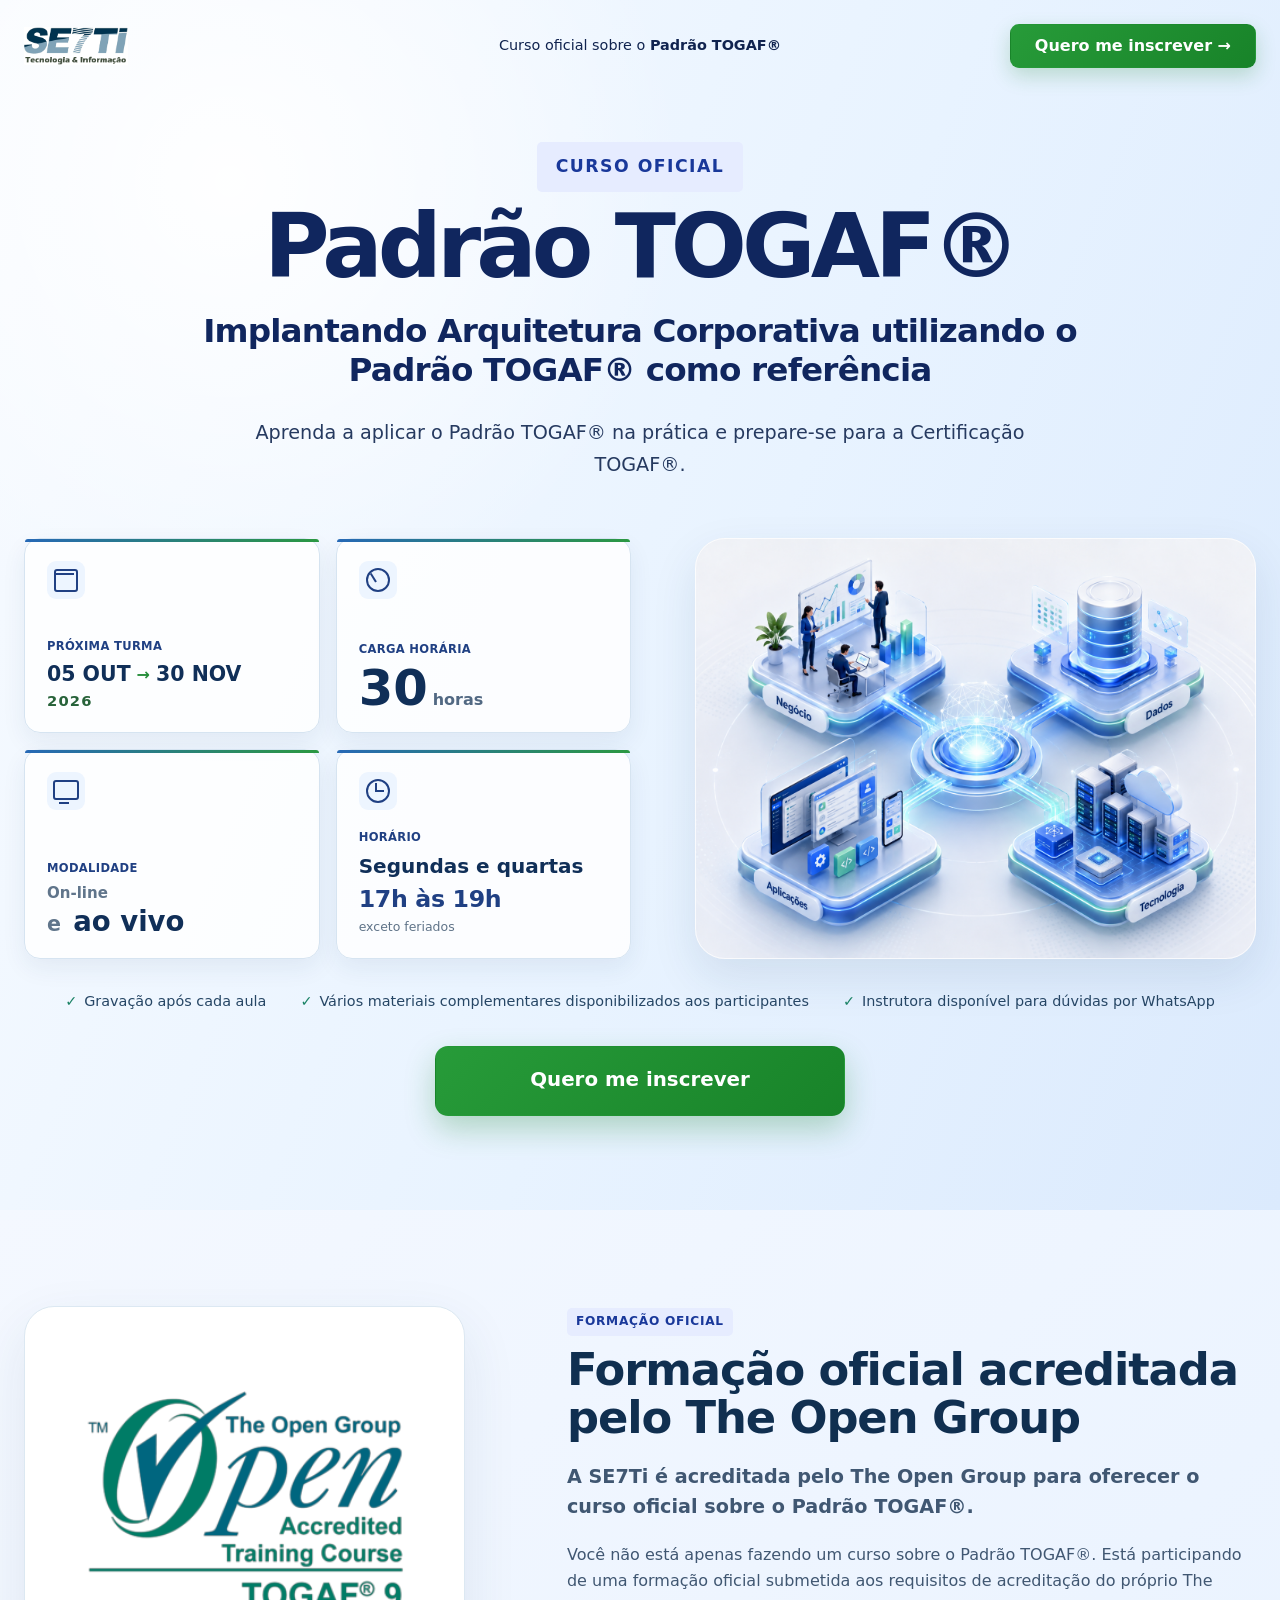
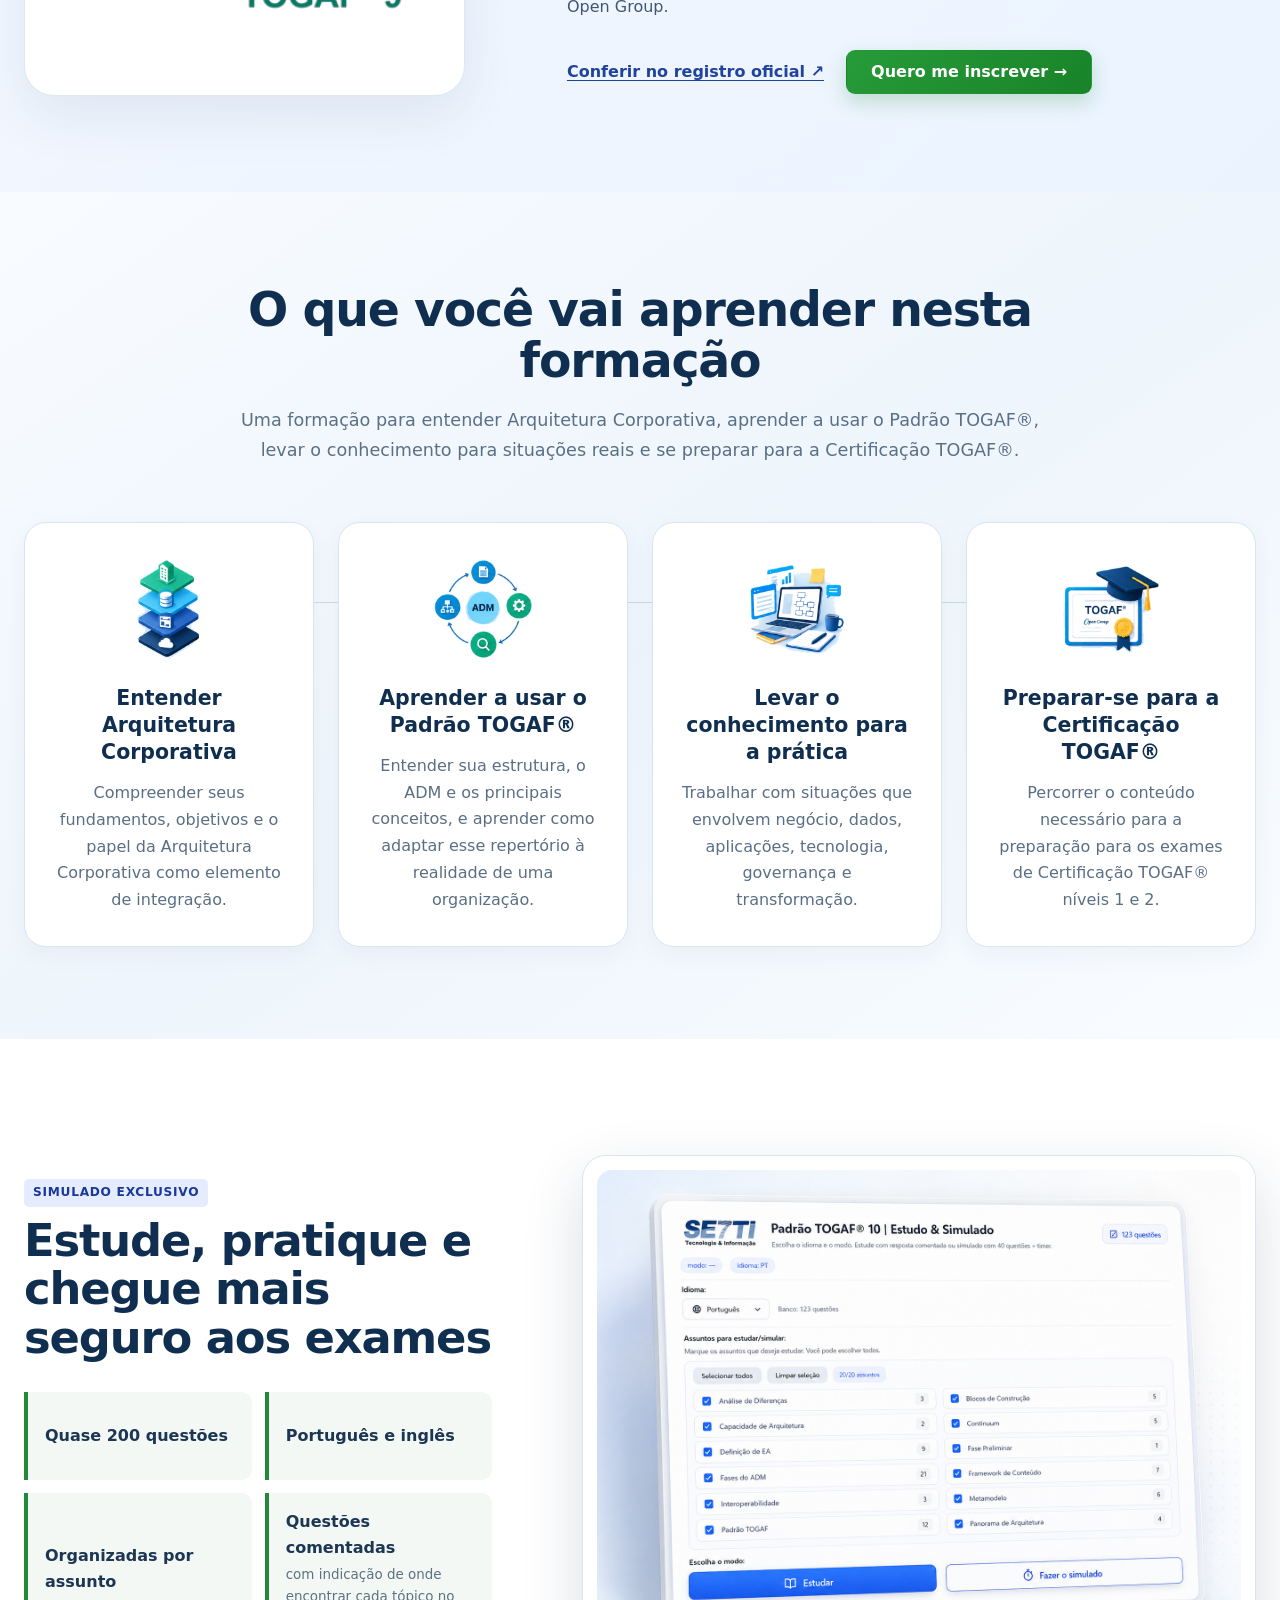
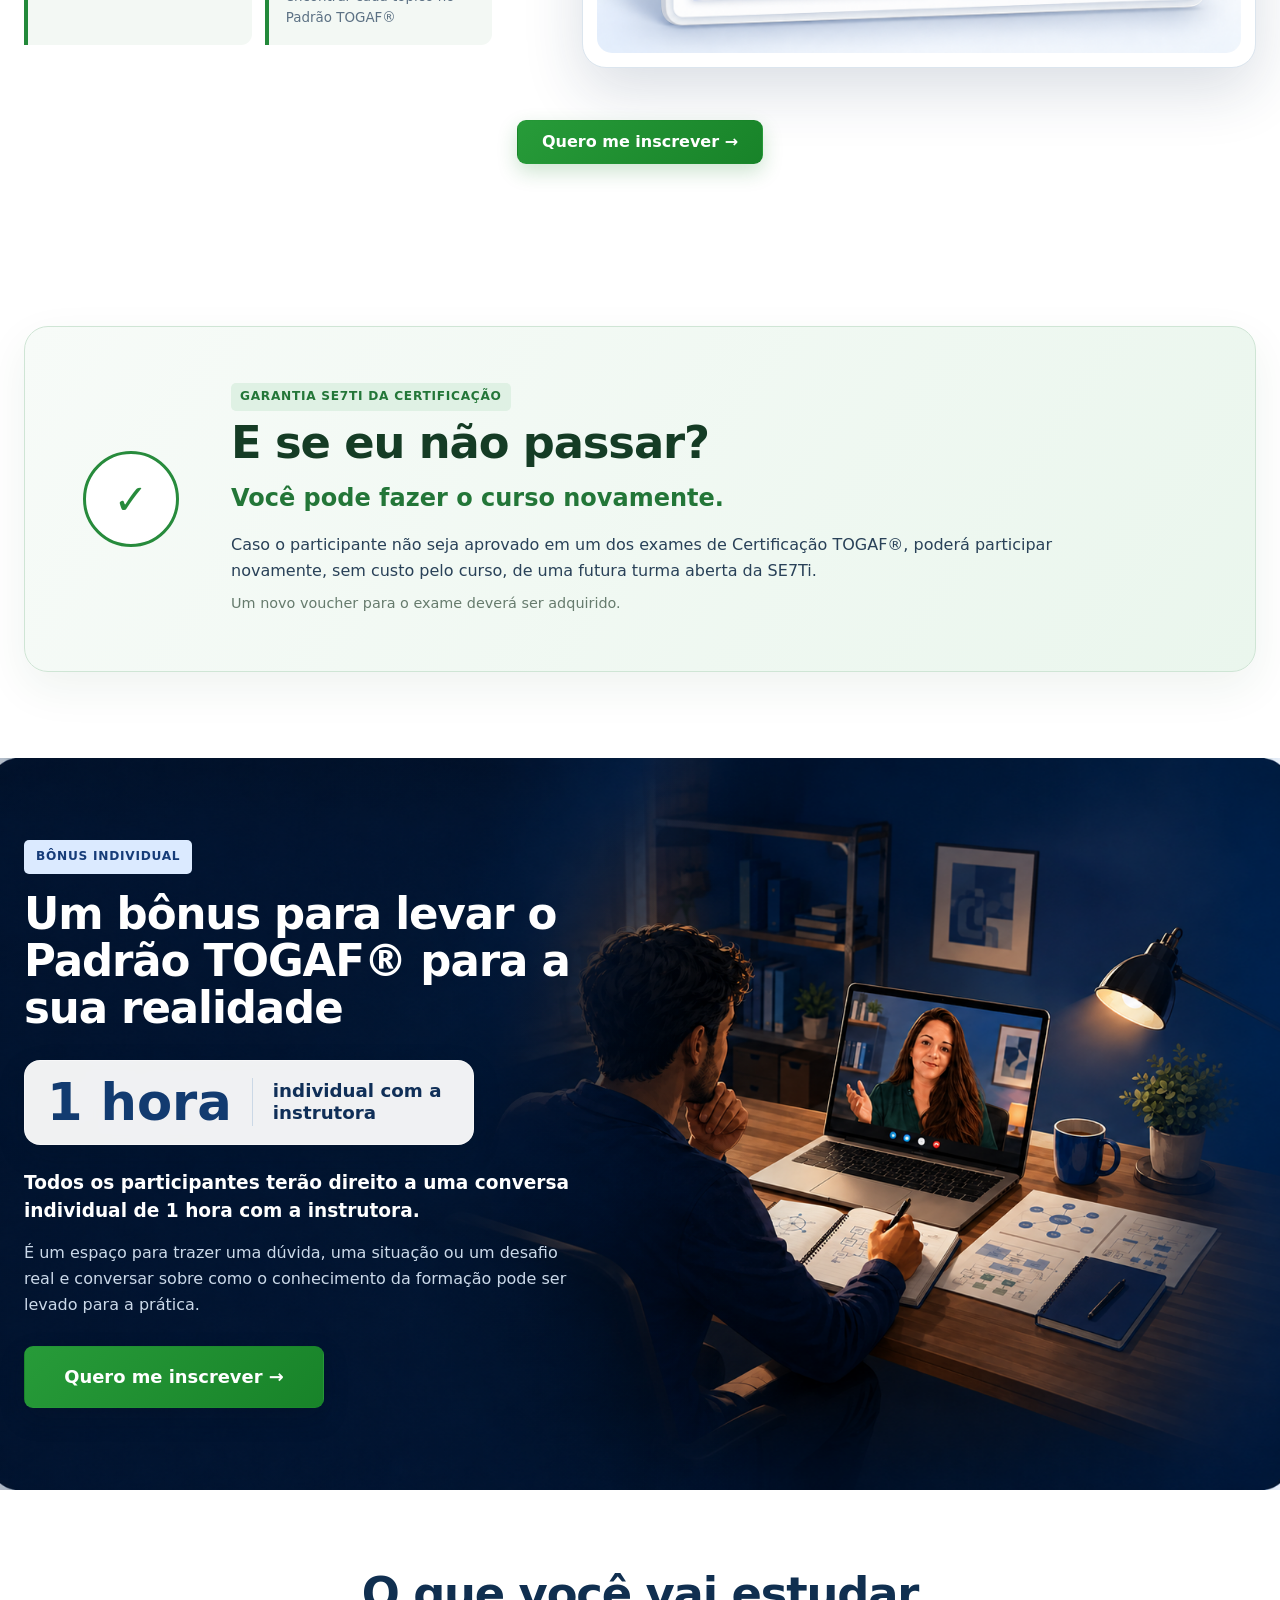
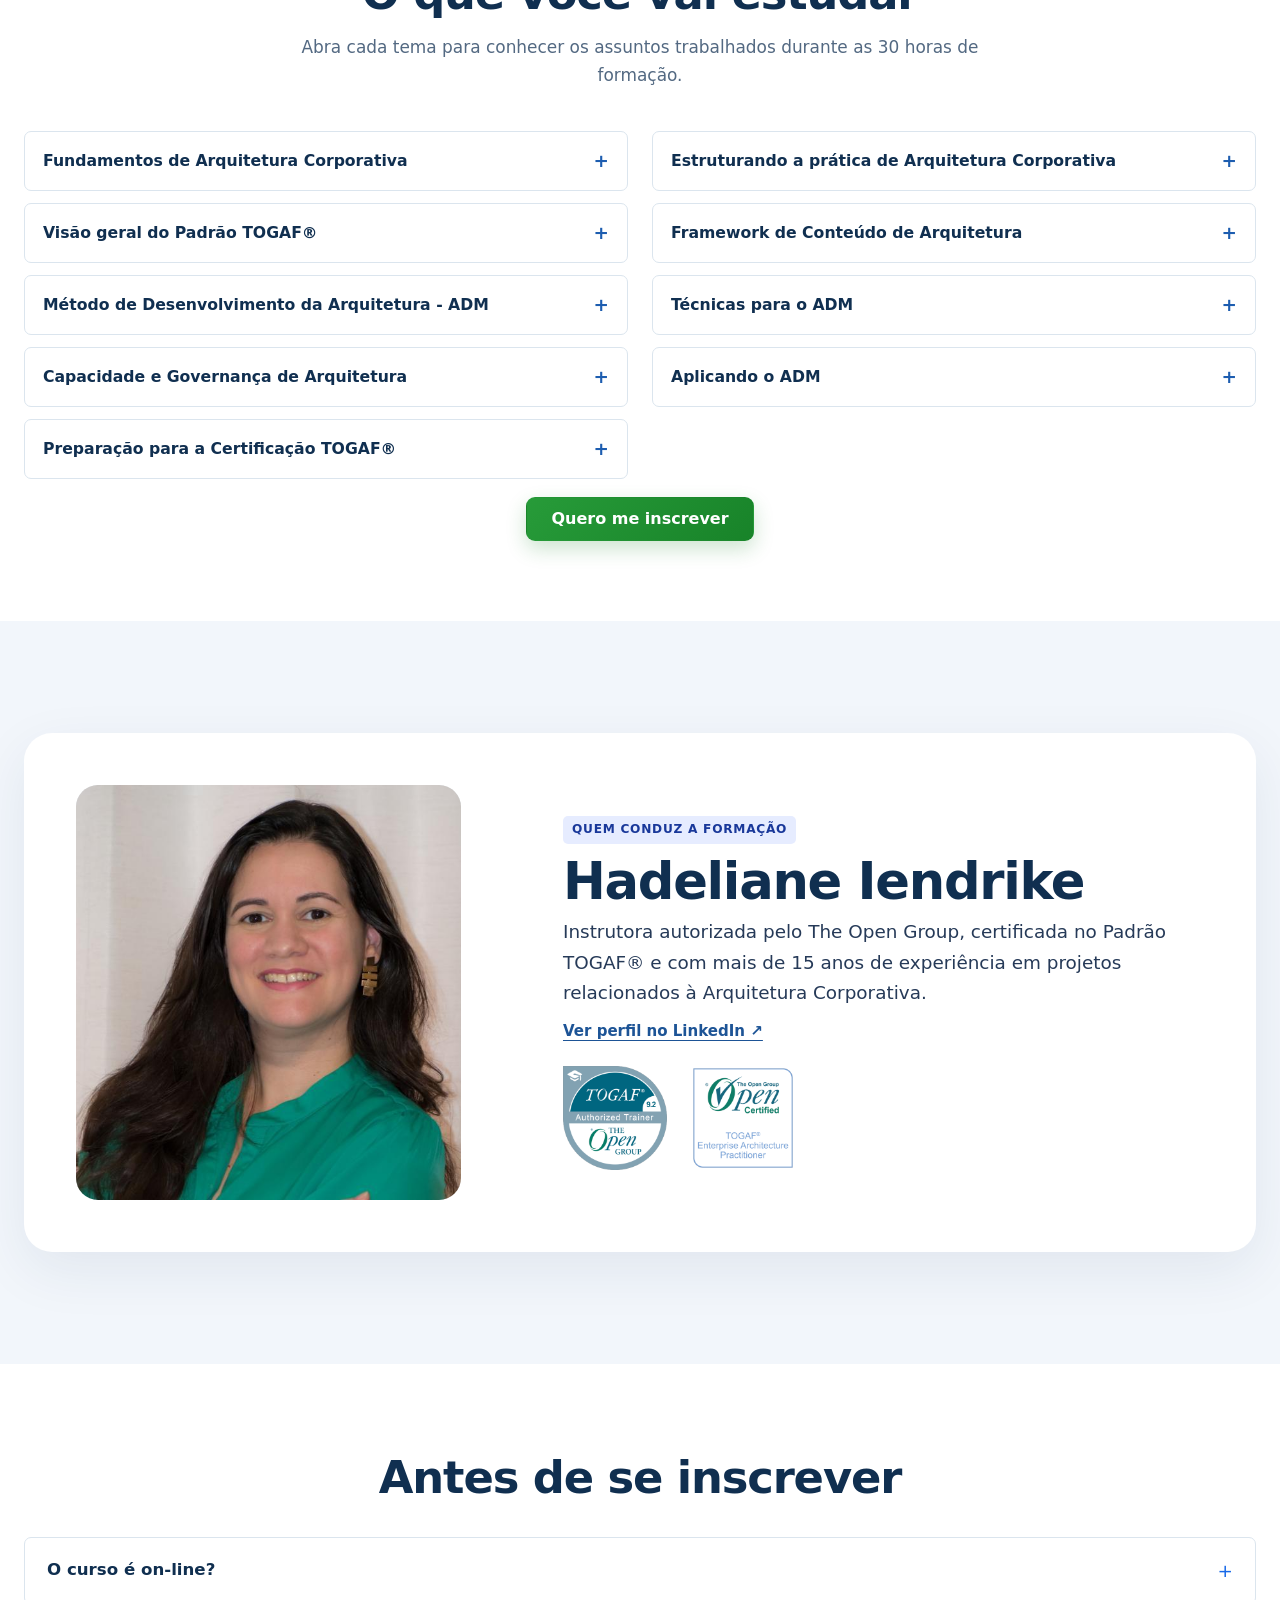
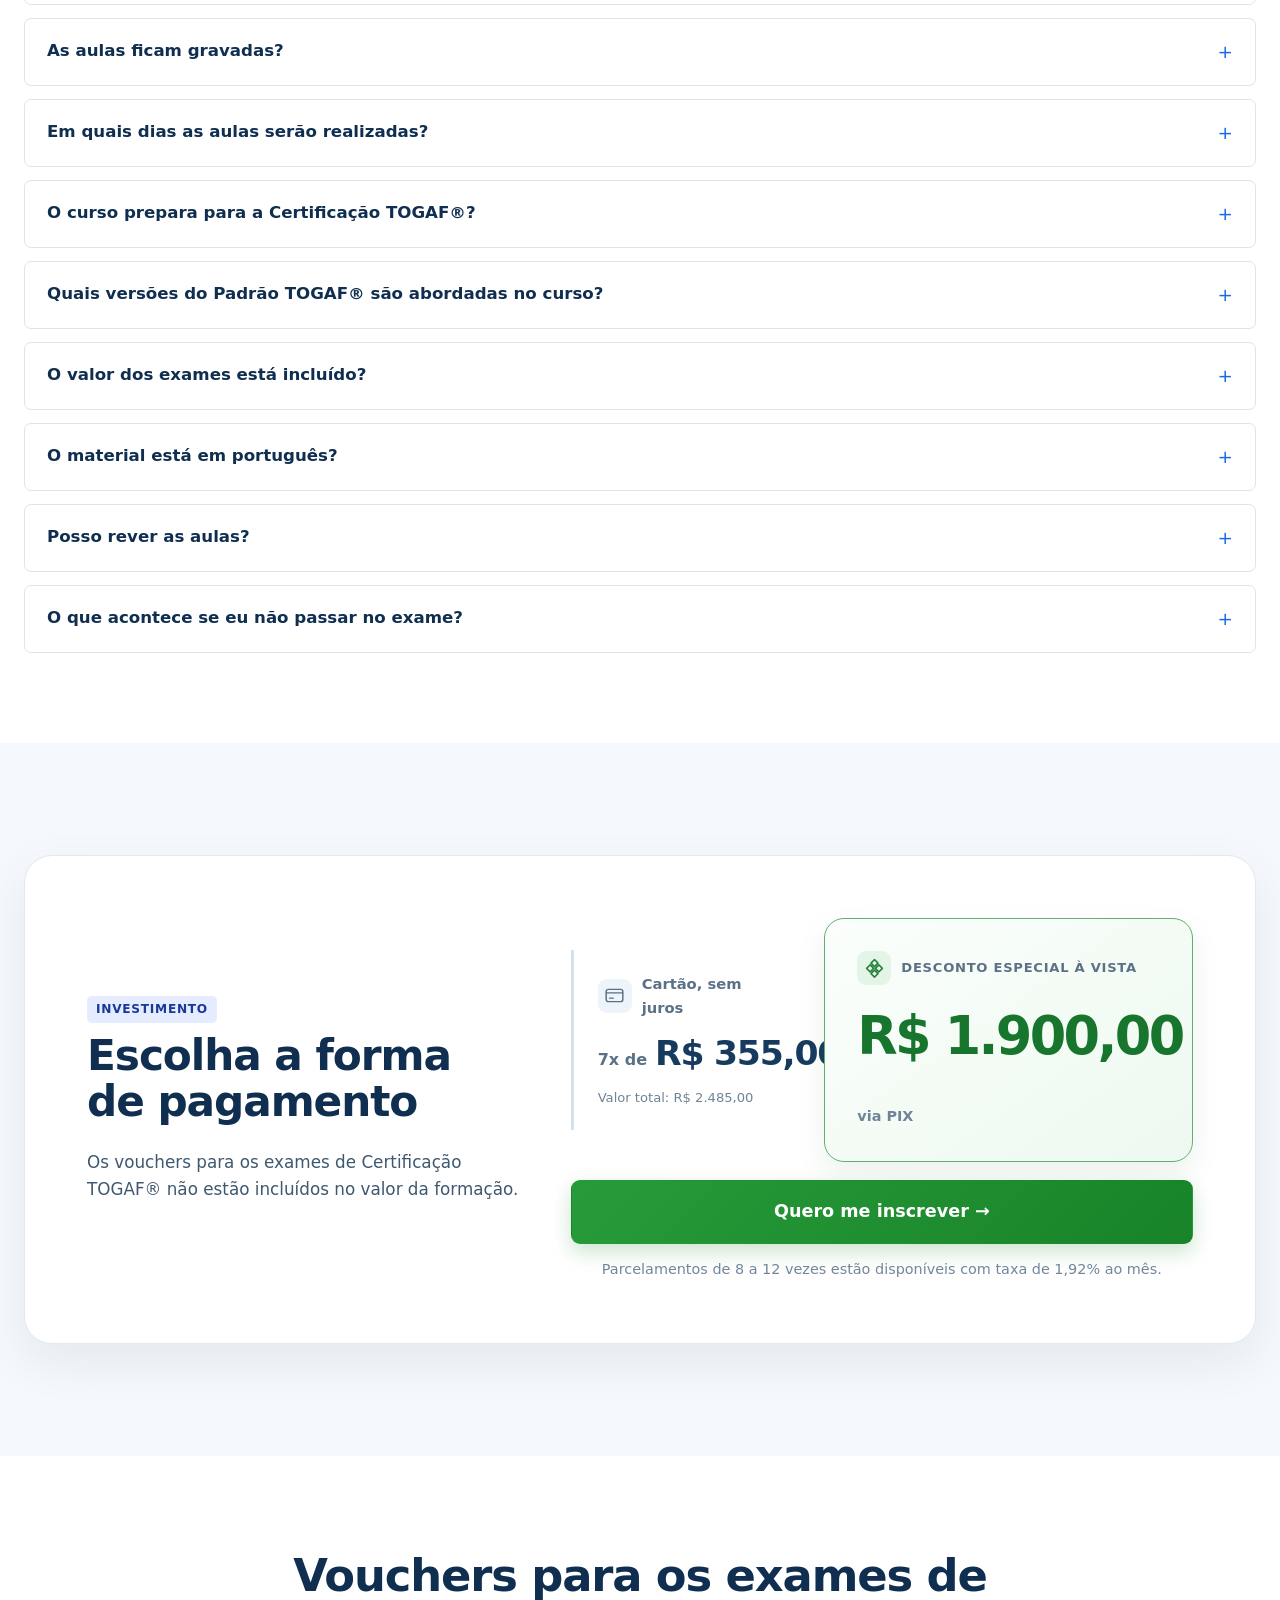
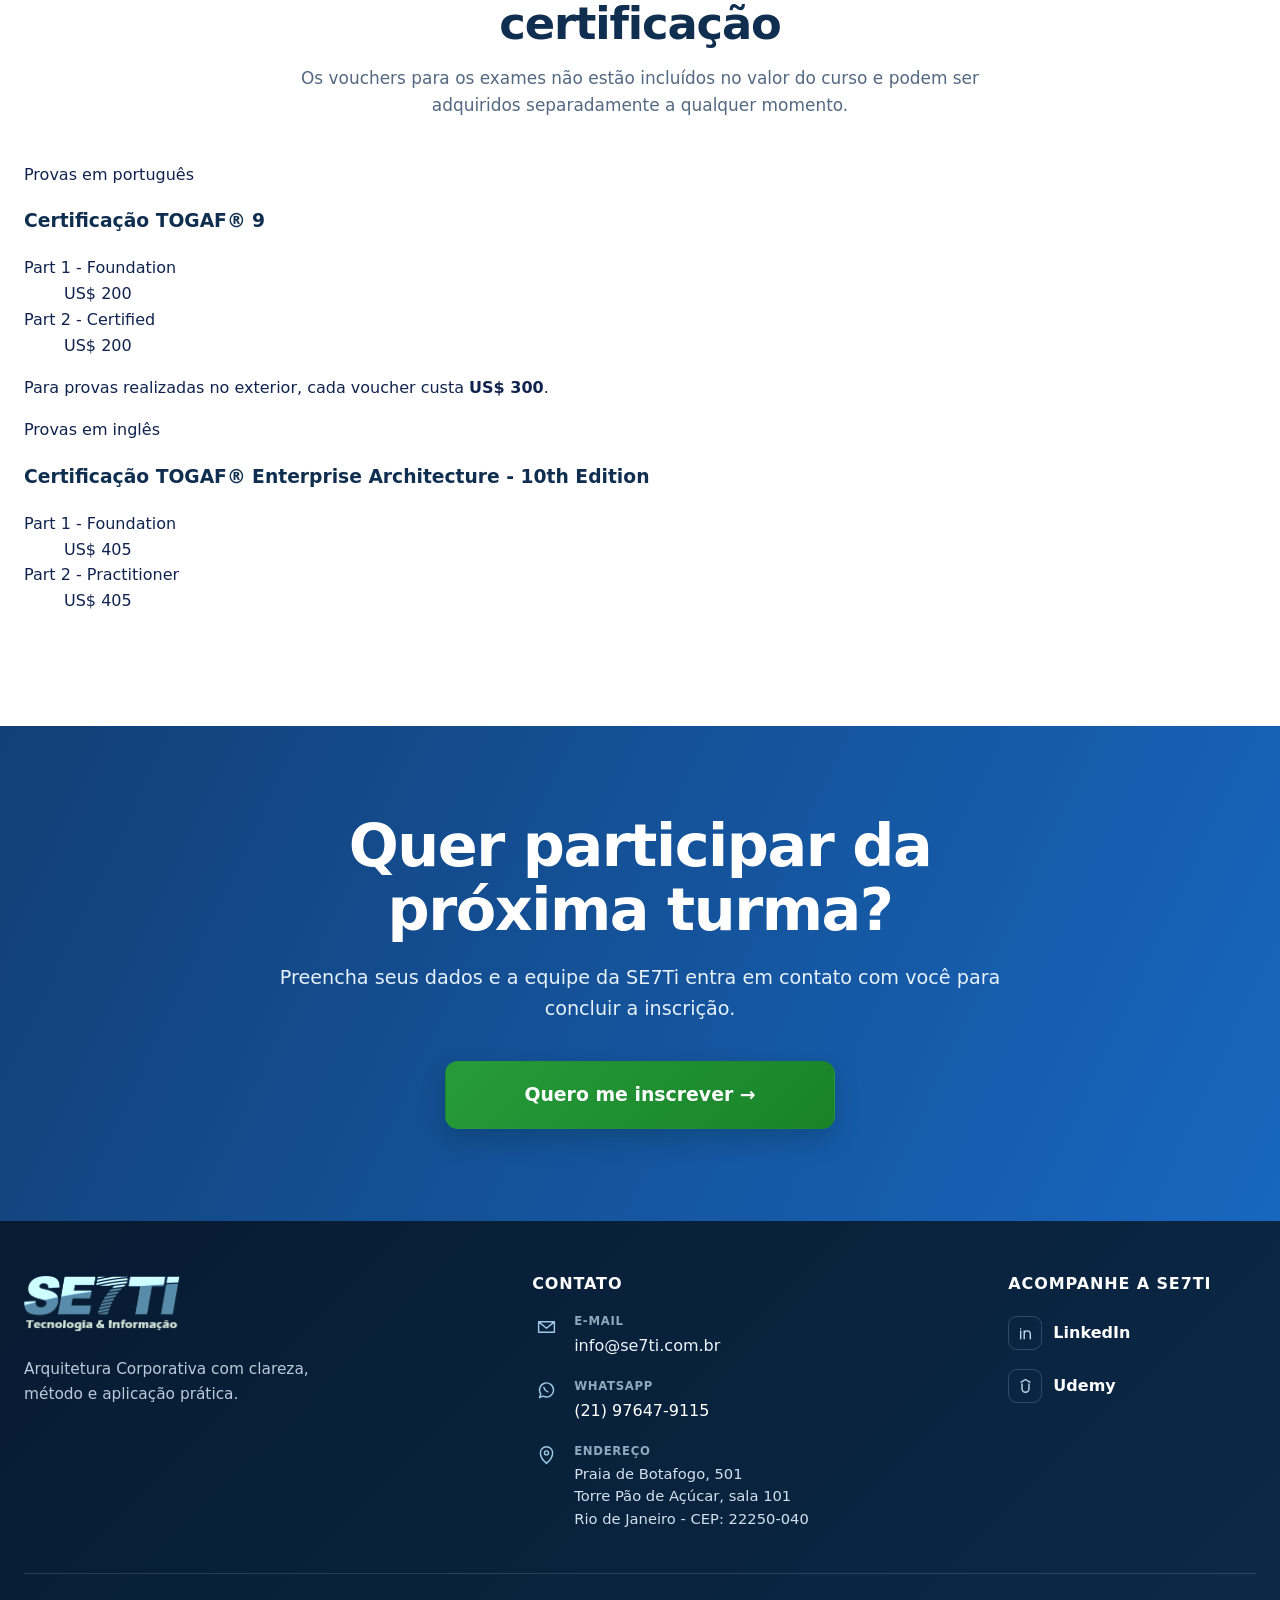
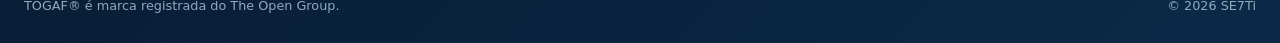
==== commit 24c72fa8: "Inclusão do valor dos vouchers" ====
--- a/folder-curso-togaf/index.html
+++ b/folder-curso-togaf/index.html
@@ -79,7 +79,7 @@
         <div class="simulator-copy">
           <p class="eyebrow">Simulado exclusivo</p>
           <h2 id="simulator-title">Estude, pratique e chegue mais seguro aos exames</h2>
-          <ul class="simulator-facts"><li><strong>+ de 100 questões</strong></li><li><strong>Português e inglês</strong></li><li><strong>Organizadas por assunto</strong></li><li><strong>Questões comentadas</strong><span>com indicação de onde encontrar cada tópico no Padrão TOGAF®</span></li></ul>
+          <ul class="simulator-facts"><li><strong>Quase 200 questões</strong></li><li><strong>Português e inglês</strong></li><li><strong>Organizadas por assunto</strong></li><li><strong>Questões comentadas</strong><span>com indicação de onde encontrar cada tópico no Padrão TOGAF®</span></li></ul>
         </div>
         <div class="simulator-media"><img src="../assets/course/simulado-togaf.png" width="1685" height="1420" alt="Captura real do simulado exclusivo da SE7Ti com questões organizadas por assunto"></div>
       </div>
@@ -192,6 +192,52 @@
       </div>
     </section>
 
+    <section class="section voucher-section" aria-labelledby="voucher-title">
+      <div class="container">
+        <header class="section-heading voucher-section-heading">
+          <h2 id="voucher-title">Vouchers para os exames de certificação</h2>
+          <p>Os vouchers para os exames não estão incluídos no valor do curso e podem ser adquiridos separadamente a qualquer momento.</p>
+        </header>
+
+        <div class="voucher-grid">
+          <article class="voucher-card">
+            <header class="voucher-card-heading">
+              <p class="voucher-language">Provas em português</p>
+              <h3>Certificação TOGAF® 9</h3>
+            </header>
+            <dl class="voucher-exams">
+              <div>
+                <dt>Part 1 - Foundation</dt>
+                <dd>US$ 200</dd>
+              </div>
+              <div>
+                <dt>Part 2 - Certified</dt>
+                <dd>US$ 200</dd>
+              </div>
+            </dl>
+            <p class="voucher-note">Para provas realizadas no exterior, cada voucher custa <strong>US$ 300</strong>.</p>
+          </article>
+
+          <article class="voucher-card">
+            <header class="voucher-card-heading">
+              <p class="voucher-language">Provas em inglês</p>
+              <h3>Certificação TOGAF® Enterprise Architecture - 10th Edition</h3>
+            </header>
+            <dl class="voucher-exams">
+              <div>
+                <dt>Part 1 - Foundation</dt>
+                <dd>US$ 405</dd>
+              </div>
+              <div>
+                <dt>Part 2 - Practitioner</dt>
+                <dd>US$ 405</dd>
+              </div>
+            </dl>
+          </article>
+        </div>
+      </div>
+    </section>
+
     <section class="section final-cta" aria-labelledby="final-cta-title">
       <div class="container final-cta-card"><div><p class="eyebrow">Próxima turma</p><h2 id="final-cta-title">Quer participar da próxima turma?</h2><p>Preencha seus dados e a equipe da SE7Ti entra em contato com você para concluir a inscrição.</p></div><a class="button light large" href="../inscricao-curso-togaf/">Quero me inscrever →</a></div>
     </section>
--- a/css/course.css
+++ b/css/course.css
@@ -133,4 +133,5 @@
 .enrollment-page .enrollment-note p{max-width:600px;margin:7px 0 0;line-height:1.65}
 .enrollment-page #submit-interest{background:linear-gradient(135deg,#279b39,#188329);box-shadow:0 8px 20px rgba(26,133,43,.22)}
 .enrollment-page #submit-interest:hover{background:#147323;box-shadow:0 10px 24px rgba(26,133,43,.27)}
+.enrollment-page .success-warning{margin-top:20px;padding:14px 16px;border-left:4px solid #d49a20;border-radius:0 10px 10px 0;background:#fff8e6;color:#6b531a;text-align:left}
 @media(max-width:480px){.enrollment-page .class-summary{margin-top:26px;padding:19px 18px}.enrollment-page .class-summary-meta{align-items:flex-start;flex-direction:column;gap:3px}.enrollment-page .class-summary-meta span+span::before{display:none}.enrollment-page .enrollment-note{margin-top:28px}}
